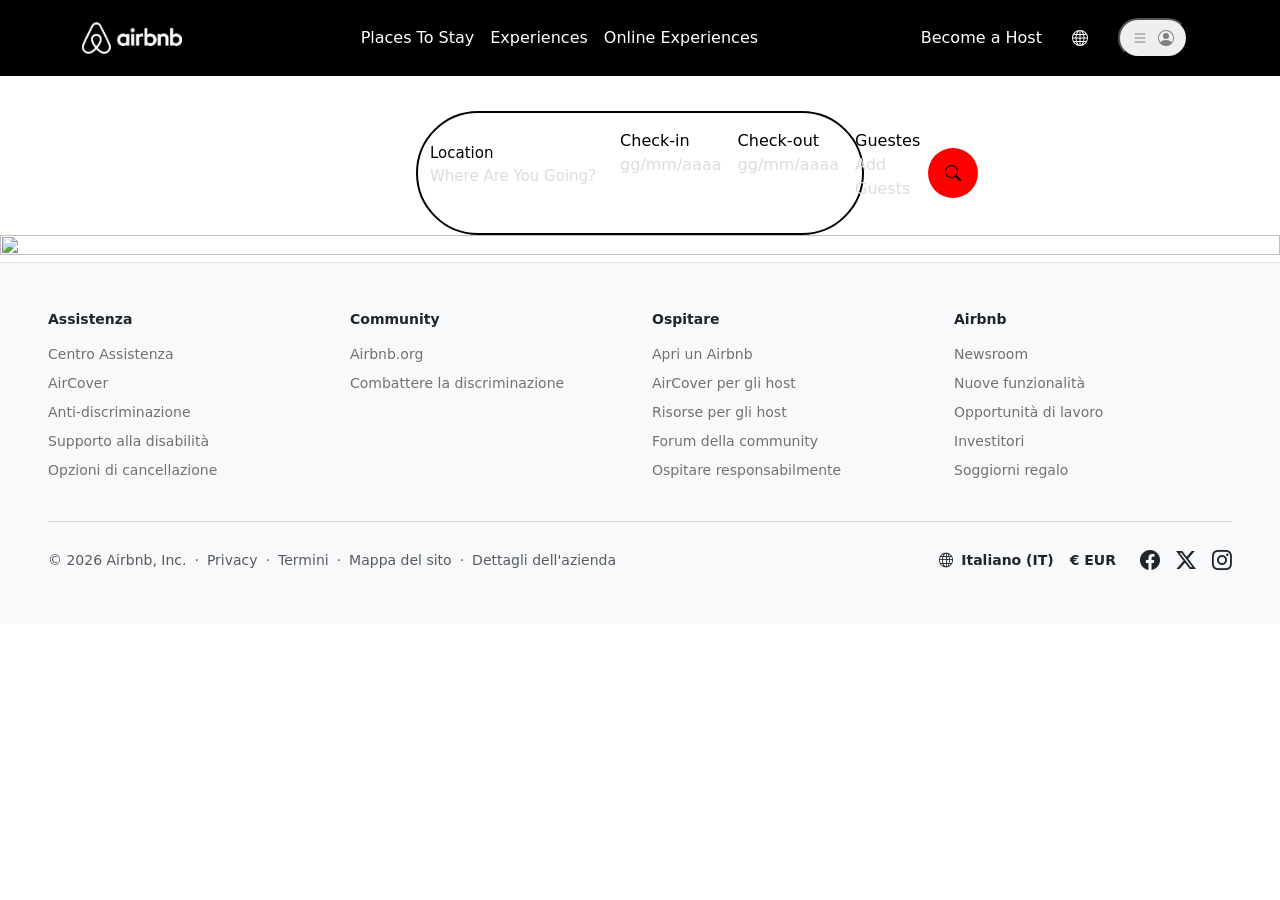
==== index.html @ 06ea4def "Card Pg3" ====
<!DOCTYPE html>
<html lang="en">

<head>
  <meta charset="UTF-8">
  <meta name="viewport" content="width=device-width, initial-scale=1.0">

  <title>Airbnb Clone</title>
  <link rel="stylesheet" href="style.css">
  <link href="https://cdn.jsdelivr.net/npm/bootstrap@5.3.8/dist/css/bootstrap.min.css" rel="stylesheet"
    integrity="sha384-sRIl4kxILFvY47J16cr9ZwB07vP4J8+LH7qKQnuqkuIAvNWLzeN8tE5YBujZqJLB" crossorigin="anonymous">
  <link rel="stylesheet" href="https://cdn.jsdelivr.net/npm/bootstrap-icons@1.13.1/font/bootstrap-icons.min.css">
</head>

<body>
  <header>
    <!-- parte di sinistra  -->
    <nav class="navbar navbar-expand-lg bg-black d-flex justify-content-around">
      <div class="container-fluid">
        <a class="navbar-brand" href="#"><img src="./assets/logo.png" alt=""></a>
        <button class="navbar-toggler" type="button" data-bs-toggle="collapse" data-bs-target="#navbarText"
          aria-controls="navbarText" aria-expanded="false" aria-label="Toggle navigation">
          <span class="navbar-toggler-icon"></span>
        </button>


        <!-- parte dimezzo -->
        <div class="d-flex justify-content-center">
          <div class="collapse navbar-collapse" id="navbarText">
            <ul class="navbar-nav me-auto mb-2 mb-lg-0">
              <li class="nav-item">
                <a class="nav-link active" aria-current="page" href="#" style="color: white;">Places To Stay</a>
              </li>
              <li class="nav-item">
                <a class="nav-link" href="#">Experiences</a>
              </li>
              <li class="nav-item">
                <a class="nav-link" href="#">Online Experiences</a>
              </li>
            </ul>
          </div>
        </div>


        <!-- parte destra della  navbar -->
        <span class="navbar-text">
          <p style="color: white;">Become a Host</p>
          <svg xmlns="http://www.w3.org/2000/svg" width="16" height="16" fill="currentColor " class="bi bi-globe"
            viewBox="0 0 16 16" style="color: white;">
            <path
              d="M0 8a8 8 0 1 1 16 0A8 8 0 0 1 0 8m7.5-6.923c-.67.204-1.335.82-1.887 1.855A8 8 0 0 0 5.145 4H7.5zM4.09 4a9.3 9.3 0 0 1 .64-1.539 7 7 0 0 1 .597-.933A7.03 7.03 0 0 0 2.255 4zm-.582 3.5c.03-.877.138-1.718.312-2.5H1.674a7 7 0 0 0-.656 2.5zM4.847 5a12.5 12.5 0 0 0-.338 2.5H7.5V5zM8.5 5v2.5h2.99a12.5 12.5 0 0 0-.337-2.5zM4.51 8.5a12.5 12.5 0 0 0 .337 2.5H7.5V8.5zm3.99 0V11h2.653c.187-.765.306-1.608.338-2.5zM5.145 12q.208.58.468 1.068c.552 1.035 1.218 1.65 1.887 1.855V12zm.182 2.472a7 7 0 0 1-.597-.933A9.3 9.3 0 0 1 4.09 12H2.255a7 7 0 0 0 3.072 2.472M3.82 11a13.7 13.7 0 0 1-.312-2.5h-2.49c.062.89.291 1.733.656 2.5zm6.853 3.472A7 7 0 0 0 13.745 12H11.91a9.3 9.3 0 0 1-.64 1.539 7 7 0 0 1-.597.933M8.5 12v2.923c.67-.204 1.335-.82 1.887-1.855q.26-.487.468-1.068zm3.68-1h2.146c.365-.767.594-1.61.656-2.5h-2.49a13.7 13.7 0 0 1-.312 2.5m2.802-3.5a7 7 0 0 0-.656-2.5H12.18c.174.782.282 1.623.312 2.5zM11.27 2.461c.247.464.462.98.64 1.539h1.835a7 7 0 0 0-3.072-2.472c.218.284.418.598.597.933M10.855 4a8 8 0 0 0-.468-1.068C9.835 1.897 9.17 1.282 8.5 1.077V4z" />
          </svg>
          <button><svg xmlns="http://www.w3.org/2000/svg" width="16" height="16" fill="currentColor" class="bi bi-list"
              viewBox="0 0 16 16">
              <path fill-rule="evenodd"
                d="M2.5 12a.5.5 0 0 1 .5-.5h10a.5.5 0 0 1 0 1H3a.5.5 0 0 1-.5-.5m0-4a.5.5 0 0 1 .5-.5h10a.5.5 0 0 1 0 1H3a.5.5 0 0 1-.5-.5m0-4a.5.5 0 0 1 .5-.5h10a.5.5 0 0 1 0 1H3a.5.5 0 0 1-.5-.5" />
            </svg><svg xmlns="http://www.w3.org/2000/svg" width="16" height="16" fill="currentColor"
              class="bi bi-person-circle" viewBox="0 0 16 16">
              <path d="M11 6a3 3 0 1 1-6 0 3 3 0 0 1 6 0" />
              <path fill-rule="evenodd"
                d="M0 8a8 8 0 1 1 16 0A8 8 0 0 1 0 8m8-7a7 7 0 0 0-5.468 11.37C3.242 11.226 4.805 10 8 10s4.757 1.225 5.468 2.37A7 7 0 0 0 8 1" />
            </svg></button>
        </span>
      </div>
      </div>
    </nav>

    <!-- secondo navbar -->
    <div class="seconda-navbar ">

      <div class="d-flex justify-content-center">
        <nav class="navbar navbar-expand-lg bg-tertiary rounded-pill"
          style="width: 35%; margin-top: 35px ;border: black 2px solid;">
          <div class="container-fluid">
            <a class="navbar-brand" href="#" style="font-size: 15px;">Location <br>
              <p style="color: gainsboro; ">Where Are You Going?</p>
            </a>

            <button class="navbar-toggler" type="button" data-bs-toggle="collapse" data-bs-target="#navbarTogglerDemo02"
              aria-controls="navbarTogglerDemo02" aria-expanded="false" aria-label="Toggle navigation">
              <span class="navbar-toggler-icon"></span>
            </button>
            <div class="collapse navbar-collapse" id="navbarTogglerDemo02">
              <ul class="navbar-nav me-auto mb-2 mb-lg-0 g-4">
                <li class="nav-item">
                  <a class="nav-link active" aria-current="page" href="#">Check-in <br>
                    <p style="color: gainsboro;">gg/mm/aaaa</p>
                  </a>
                </li>
                <li class="nav-item">
                  <a class="nav-link active" aria-current="page" href="#">Check-out <br>
                    <p style="color: gainsboro;">gg/mm/aaaa</p>
                  </a>
                </li>
                <li class="nav-item">
                  <a class="nav-link active" aria-current="page" href="#">Guestes <br>
                    <p style="color: gainsboro;">Add Guests</p>
                  </a>
                </li>
              </ul>
              <div class="search">
                <button>
                 <svg xmlns="http://www.w3.org/2000/svg" width="16" height="16" fill="currentColor"
                  class="bi bi-search" viewBox="0 0 16 16">
                  <path
                    d="M11.742 10.344a6.5 6.5 0 1 0-1.397 1.398h-.001q.044.06.098.115l3.85 3.85a1 1 0 0 0 1.415-1.414l-3.85-3.85a1 1 0 0 0-.115-.1zM12 6.5a5.5 5.5 0 1 1-11 0 5.5 5.5 0 0 1 11 0" />
                  </svg>
                </button>
              </div>
              </form>
            </div>
          </div>
      </div>
    </div>
    </nav>


    </div>
  </header>
  <main>
    <div class="foto">
      <img src="./assets/home.jpg" alt="" width="100%" height="100%">
    </div>
  </main>

   <!-------------------- tutto il footer --------------------->
   
   <footer class="bg-light border-top py-5 footer-airbnb">
    <div class="container-fluid px-md-5">
        
        <div class="row row-cols-1 row-cols-sm-2 row-cols-md-4 g-4 mb-4">
            
            <div class="col">
                <h6 class="fw-bold text-dark small mb-3">Assistenza</h6>
                <ul class="list-unstyled d-flex flex-column gap-2 small">
                    <li><a href="#">Centro Assistenza</a></li>
                    <li><a href="#">AirCover</a></li>
                    <li><a href="#">Anti-discriminazione</a></li>
                    <li><a href="#">Supporto alla disabilità</a></li>
                    <li><a href="#">Opzioni di cancellazione</a></li>
                </ul>
            </div>

            <div class="col">
                <h6 class="fw-bold text-dark small mb-3">Community</h6>
                <ul class="list-unstyled d-flex flex-column gap-2 small">
                    <li><a href="#">Airbnb.org</a></li>
                    <li><a href="#">Combattere la discriminazione</a></li>
                </ul>
            </div>

            <div class="col">
                <h6 class="fw-bold text-dark small mb-3">Ospitare</h6>
                <ul class="list-unstyled d-flex flex-column gap-2 small">
                    <li><a href="#">Apri un Airbnb</a></li>
                    <li><a href="#">AirCover per gli host</a></li>
                    <li><a href="#">Risorse per gli host</a></li>
                    <li><a href="#">Forum della community</a></li>
                    <li><a href="#">Ospitare responsabilmente</a></li>
                </ul>
            </div>

            <div class="col">
                <h6 class="fw-bold text-dark small mb-3">Airbnb</h6>
                <ul class="list-unstyled d-flex flex-column gap-2 small">
                    <li><a href="#">Newsroom</a></li>
                    <li><a href="#">Nuove funzionalità</a></li>
                    <li><a href="#">Opportunità di lavoro</a></li>
                    <li><a href="#">Investitori</a></li>
                    <li><a href="#">Soggiorni regalo</a></li>
                </ul>
            </div>

        </div>

        <hr class="my-4 text-secondary opacity-25">

        <div class="d-flex flex-column flex-md-row justify-content-between align-items-center gap-3 small text-muted">
            
            <div class="d-flex flex-wrap justify-content-center justify-content-md-start gap-2 order-2 order-md-1">
                <span>© 2026 Airbnb, Inc.</span>
                <span>·</span>
                <a href="#" class="text-muted text-decoration-none hover-underline">Privacy</a>
                <span>·</span>
                <a href="#" class="text-muted text-decoration-none hover-underline">Termini</a>
                <span>·</span>
                <a href="#" class="text-muted text-decoration-none hover-underline">Mappa del sito</a>
                <span>·</span>
                <a href="#" class="text-muted text-decoration-none hover-underline">Dettagli dell'azienda</a>
            </div>

            <div class="d-flex align-items-center gap-4 order-1 order-md-2 fw-semibold text-dark">
                <div class="d-flex gap-3">
                    <span class="cursor-pointer"><i class="bi bi-globe me-2"></i>Italiano (IT)</span>
                    <span class="cursor-pointer">€ EUR</span>
                </div>
                <div class="d-flex gap-3 fs-5 d-none d-sm-flex">
                    <a href="#" class="text-dark"><i class="bi bi-facebook"></i></a>
                    <a href="#" class="text-dark"><i class="bi bi-twitter-x"></i></a>
                    <a href="#" class="text-dark"><i class="bi bi-instagram"></i></a>
                </div>
            </div>

        </div>

    </div>
</footer>

</body>

<script src="https://cdn.jsdelivr.net/npm/bootstrap@5.3.8/dist/js/bootstrap.bundle.min.js"
  integrity="sha384-FKyoEForCGlyvwx9Hj09JcYn3nv7wiPVlz7YYwJrWVcXK/BmnVDxM+D2scQbITxI" crossorigin="anonymous"></script>

</html>
---- style.css ----
.nav-item a {
    color: white;
}

.navbar-brand img {
    margin-left: 70px;
    display: flex;
    width: 100px;
}

.navbar-text{
    display: flex;
    justify-content: center;
    align-items: center;
    gap: 30px;
    padding-right: 80px;
   
}

.navbar-text p{
     margin: 0px;
}

.navbar-text button{
    border-radius: 50px;
    display: flex;
    justify-content: center;
    align-items: center;
    width: 70px;
    height: 40px;
    gap: 10px;
    color: grey;
}

.search button{
    border: none;
    border-radius: 50px;
    background-color: red;
    margin-right: 20px;
    width: 50px;
    height: 50px;
}



/* questo è il css del footer quindi lasciamolo sempre alla fine */
.footer-airbnb a {
    color: #717171;
    text-decoration: none;
}

.footer-airbnb a:hover, 
.footer-airbnb .hover-underline:hover {
    color: #222222;
    text-decoration: underline !important;
}

.cursor-pointer {
    cursor: pointer;
}

.cursor-pointer:hover {
    text-decoration: underline;
}
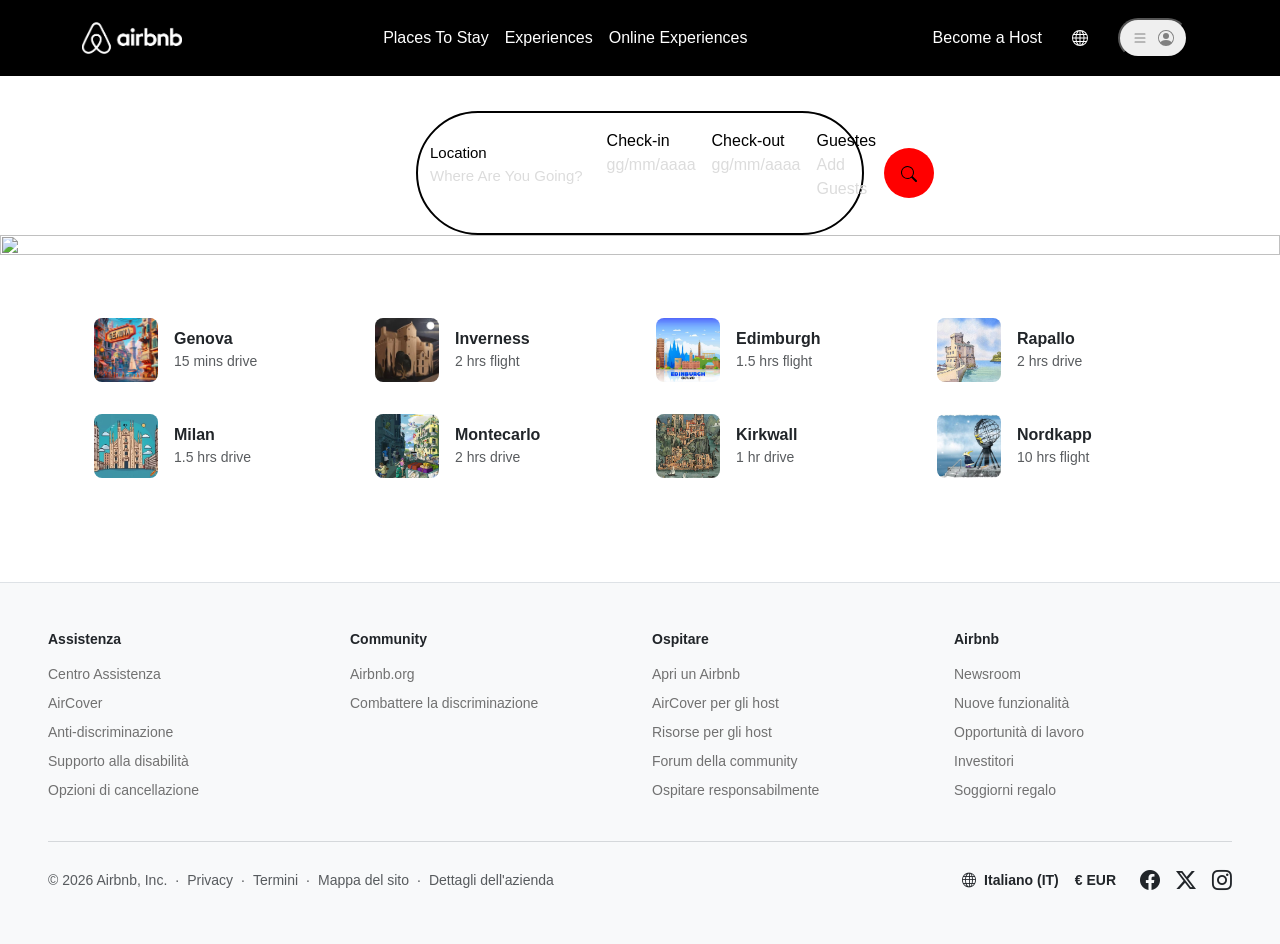
==== commit e386e617: "create card homepage" ====
--- a/index.html
+++ b/index.html
@@ -6,7 +6,7 @@
   <meta name="viewport" content="width=device-width, initial-scale=1.0">
 
   <title>Airbnb Clone</title>
-  <link rel="stylesheet" href="style.css">
+  <link rel="stylesheet" href="./style.css">
   <link href="https://cdn.jsdelivr.net/npm/bootstrap@5.3.8/dist/css/bootstrap.min.css" rel="stylesheet"
     integrity="sha384-sRIl4kxILFvY47J16cr9ZwB07vP4J8+LH7qKQnuqkuIAvNWLzeN8tE5YBujZqJLB" crossorigin="anonymous">
   <link rel="stylesheet" href="https://cdn.jsdelivr.net/npm/bootstrap-icons@1.13.1/font/bootstrap-icons.min.css">
@@ -121,11 +121,100 @@
     <div class="foto">
       <img src="./assets/home.jpg" alt="" width="100%" height="100%">
     </div>
+
+   <section class="py-5">
+      <div class="container px-5 px-lg-3">
+        <div class="row g-3">
+
+          <div class="col-lg-3 col-6">
+            <div class="d-flex align-items-center gap-3 destination-card">
+              <img src="./assets/pagehome/genova.jpeg" alt="Genova" class="destination-img rounded-3 flex-shrink-0">
+              <div>
+                <p class="fw-semibold mb-0">Genova</p>
+                <p class="text-muted small mb-0">15 mins drive</p>
+              </div>
+            </div>
+          </div>
+
+          <div class="col-lg-3 col-6">
+            <div class="d-flex align-items-center gap-3 destination-card">
+              <img src="./assets/pagehome/inverness.jpeg" alt="Inverness" class="destination-img rounded-3 flex-shrink-0">
+              <div>
+                <p class="fw-semibold mb-0">Inverness</p>
+                <p class="text-muted small mb-0">2 hrs flight</p>
+              </div>
+            </div>
+          </div>
+
+          <div class="col-lg-3 col-6">
+            <div class="d-flex align-items-center gap-3 destination-card">
+              <img src="./assets/pagehome/edimburg.jpeg" alt="Edimburgh" class="destination-img rounded-3 flex-shrink-0">
+              <div>
+                <p class="fw-semibold mb-0">Edimburgh</p>
+                <p class="text-muted small mb-0">1.5 hrs flight</p>
+              </div>
+            </div>
+          </div>
+
+          <div class="col-lg-2 col-6">
+            <div class="d-flex align-items-center gap-3 destination-card">
+              <img src="./assets/pagehome/rapallo.jpeg" alt="Rapallo" class="destination-img rounded-3 flex-shrink-0">
+              <div>
+                <p class="fw-semibold mb-0">Rapallo</p>
+                <p class="text-muted small mb-0">2 hrs drive</p>
+              </div>
+            </div>
+          </div>
+
+          <div class="col-lg-3 col-6">
+            <div class="d-flex align-items-center gap-3 destination-card">
+              <img src="./assets/pagehome/milan.jpeg" alt="Milan" class="destination-img rounded-3 flex-shrink-0">
+              <div>
+                <p class="fw-semibold mb-0">Milan</p>
+                <p class="text-muted small mb-0">1.5 hrs drive</p>
+              </div>
+            </div>
+          </div>
+
+          <div class="col-lg-3 col-6">
+            <div class="d-flex align-items-center gap-3 destination-card">
+              <img src="./assets/pagehome/montecarlo.jpeg" alt="Montecarlo" class="destination-img rounded-3 flex-shrink-0">
+              <div>
+                <p class="fw-semibold mb-0">Montecarlo</p>
+                <p class="text-muted small mb-0">2 hrs drive</p>
+              </div>
+            </div>
+          </div>
+
+          <div class="col-lg-3 col-6">
+            <div class="d-flex align-items-center gap-3 destination-card">
+              <img src="./assets/pagehome/kirkwall.jpeg" alt="Kirkwall" class="destination-img rounded-3 flex-shrink-0">
+              <div>
+                <p class="fw-semibold mb-0">Kirkwall</p>
+                <p class="text-muted small mb-0">1 hr drive</p>
+              </div>
+            </div>
+          </div>
+
+          <div class="col-lg-3 col-6">
+            <div class="d-flex align-items-center gap-3 destination-card">
+              <img src="./assets/pagehome/nordkapp.jpeg" alt="Nordkapp" class="destination-img rounded-3 flex-shrink-0">
+              <div>
+                <p class="fw-semibold mb-0">Nordkapp</p>
+                <p class="text-muted small mb-0">10 hrs flight</p>
+              </div>
+            </div>
+          </div>
+
+        </div>
+      </div>
+    </section>
+    
   </main>
 
    <!-------------------- tutto il footer --------------------->
    
-   <footer class="bg-light border-top py-5 footer-airbnb">
+   <footer class="bg-light border-top mt-5 py-5 footer-airbnb">
     <div class="container-fluid px-md-5">
         
         <div class="row row-cols-1 row-cols-sm-2 row-cols-md-4 g-4 mb-4">
--- a/style.css
+++ b/style.css
@@ -1,3 +1,19 @@
+:root {
+    --airbnb-pink: #FF385C;
+    --airbnb-dark: #222222;
+    --airbnb-gray: #717171;
+}
+
+*{
+    margin:0;
+    padding:0;
+}
+
+body {
+    font-family: Arial, sans-serif !important;
+    color: var(--airbnb-dark);
+}
+
 .nav-item a {
     color: white;
 }
@@ -42,6 +58,18 @@
 }
 
 
+.destination-img {
+  width: 64px;
+  height: 64px;
+  object-fit: cover;
+}
+
+.destination-card {
+  cursor: pointer;
+  border-radius: 12px;
+  padding: 8px;
+}
+
 
 /* questo è il css del footer quindi lasciamolo sempre alla fine */
 .footer-airbnb a {
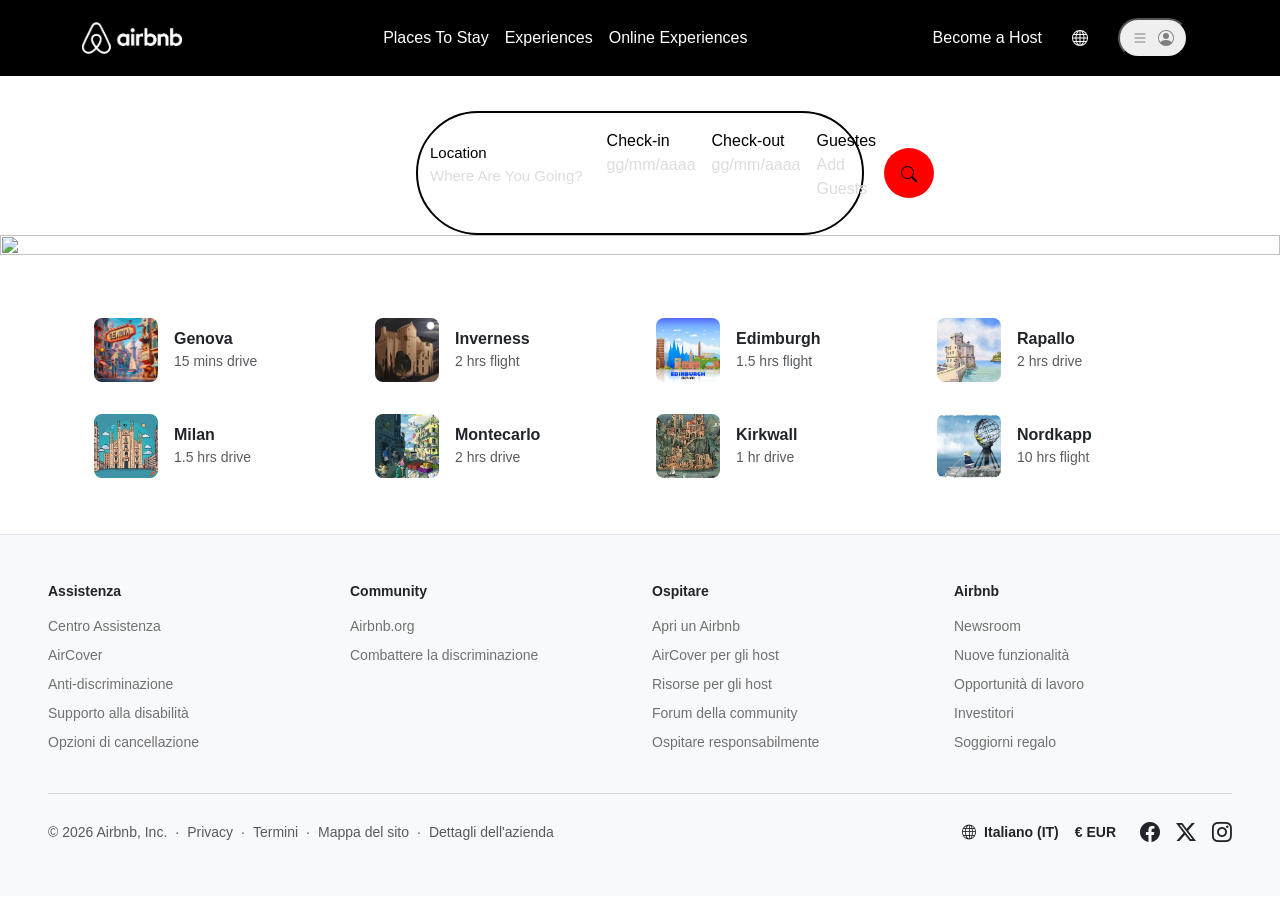
==== commit e6a8765b: "Merge branch 'main' of https://github.com/jacopoposer/BuildWeek2" ====
--- a/index.html
+++ b/index.html
@@ -214,7 +214,7 @@
 
    <!-------------------- tutto il footer --------------------->
    
-   <footer class="bg-light border-top mt-5 py-5 footer-airbnb">
+   <footer class="bg-light border-top py-5 footer-airbnb">
     <div class="container-fluid px-md-5">
         
         <div class="row row-cols-1 row-cols-sm-2 row-cols-md-4 g-4 mb-4">
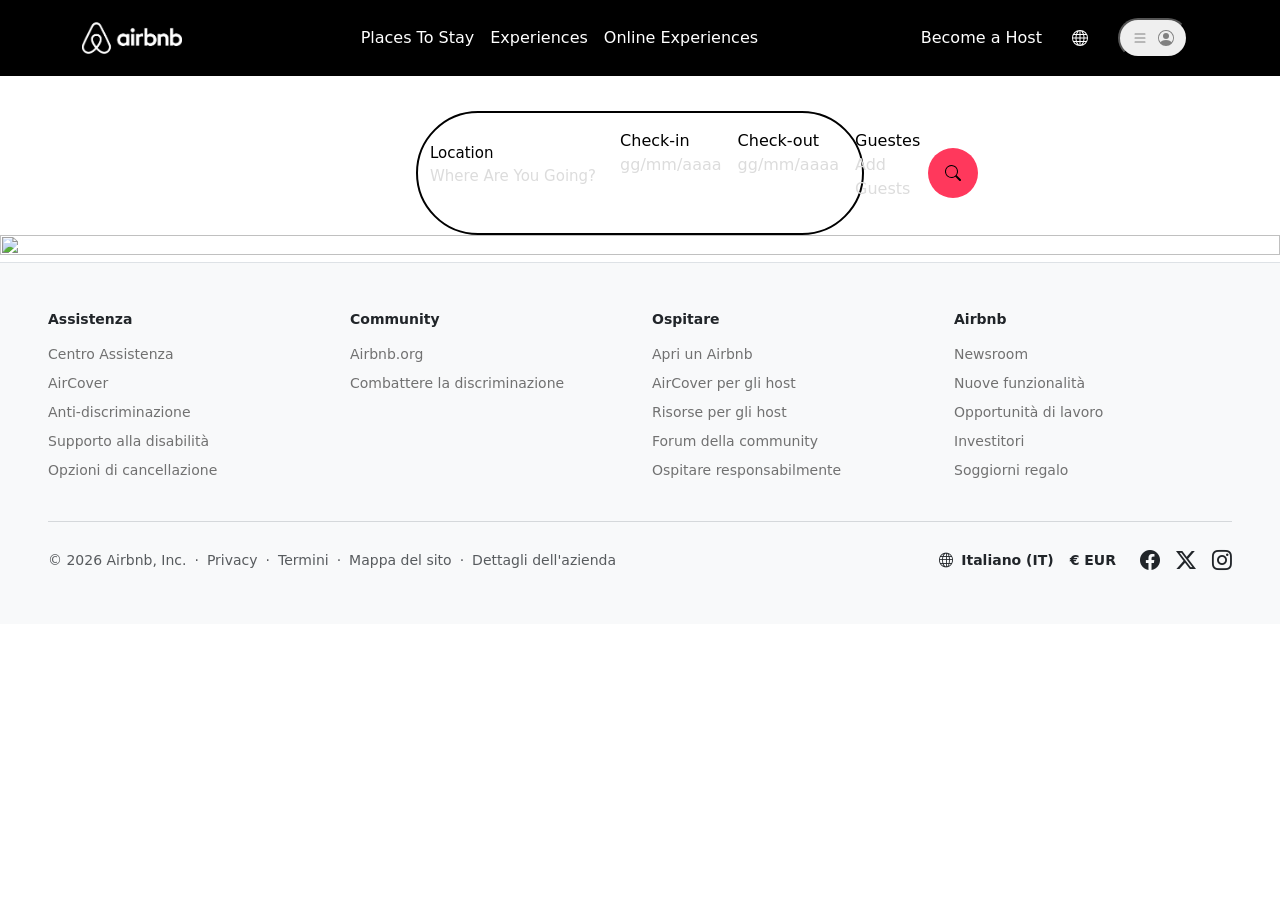
==== commit dc0de4d3: "pg3 modifiche" ====
--- a/index.html
+++ b/index.html
@@ -6,7 +6,7 @@
   <meta name="viewport" content="width=device-width, initial-scale=1.0">
 
   <title>Airbnb Clone</title>
-  <link rel="stylesheet" href="./style.css">
+  <link rel="stylesheet" href="style.css">
   <link href="https://cdn.jsdelivr.net/npm/bootstrap@5.3.8/dist/css/bootstrap.min.css" rel="stylesheet"
     integrity="sha384-sRIl4kxILFvY47J16cr9ZwB07vP4J8+LH7qKQnuqkuIAvNWLzeN8tE5YBujZqJLB" crossorigin="anonymous">
   <link rel="stylesheet" href="https://cdn.jsdelivr.net/npm/bootstrap-icons@1.13.1/font/bootstrap-icons.min.css">
@@ -121,101 +121,12 @@
     <div class="foto">
       <img src="./assets/home.jpg" alt="" width="100%" height="100%">
     </div>
-
-   <section class="py-5">
-      <div class="container px-5 px-lg-3">
-        <div class="row g-3">
-
-          <div class="col-lg-3 col-6">
-            <div class="d-flex align-items-center gap-3 destination-card">
-              <img src="./assets/pagehome/genova.jpeg" alt="Genova" class="destination-img rounded-3 flex-shrink-0">
-              <div>
-                <p class="fw-semibold mb-0">Genova</p>
-                <p class="text-muted small mb-0">15 mins drive</p>
-              </div>
-            </div>
-          </div>
-
-          <div class="col-lg-3 col-6">
-            <div class="d-flex align-items-center gap-3 destination-card">
-              <img src="./assets/pagehome/inverness.jpeg" alt="Inverness" class="destination-img rounded-3 flex-shrink-0">
-              <div>
-                <p class="fw-semibold mb-0">Inverness</p>
-                <p class="text-muted small mb-0">2 hrs flight</p>
-              </div>
-            </div>
-          </div>
-
-          <div class="col-lg-3 col-6">
-            <div class="d-flex align-items-center gap-3 destination-card">
-              <img src="./assets/pagehome/edimburg.jpeg" alt="Edimburgh" class="destination-img rounded-3 flex-shrink-0">
-              <div>
-                <p class="fw-semibold mb-0">Edimburgh</p>
-                <p class="text-muted small mb-0">1.5 hrs flight</p>
-              </div>
-            </div>
-          </div>
-
-          <div class="col-lg-2 col-6">
-            <div class="d-flex align-items-center gap-3 destination-card">
-              <img src="./assets/pagehome/rapallo.jpeg" alt="Rapallo" class="destination-img rounded-3 flex-shrink-0">
-              <div>
-                <p class="fw-semibold mb-0">Rapallo</p>
-                <p class="text-muted small mb-0">2 hrs drive</p>
-              </div>
-            </div>
-          </div>
-
-          <div class="col-lg-3 col-6">
-            <div class="d-flex align-items-center gap-3 destination-card">
-              <img src="./assets/pagehome/milan.jpeg" alt="Milan" class="destination-img rounded-3 flex-shrink-0">
-              <div>
-                <p class="fw-semibold mb-0">Milan</p>
-                <p class="text-muted small mb-0">1.5 hrs drive</p>
-              </div>
-            </div>
-          </div>
-
-          <div class="col-lg-3 col-6">
-            <div class="d-flex align-items-center gap-3 destination-card">
-              <img src="./assets/pagehome/montecarlo.jpeg" alt="Montecarlo" class="destination-img rounded-3 flex-shrink-0">
-              <div>
-                <p class="fw-semibold mb-0">Montecarlo</p>
-                <p class="text-muted small mb-0">2 hrs drive</p>
-              </div>
-            </div>
-          </div>
-
-          <div class="col-lg-3 col-6">
-            <div class="d-flex align-items-center gap-3 destination-card">
-              <img src="./assets/pagehome/kirkwall.jpeg" alt="Kirkwall" class="destination-img rounded-3 flex-shrink-0">
-              <div>
-                <p class="fw-semibold mb-0">Kirkwall</p>
-                <p class="text-muted small mb-0">1 hr drive</p>
-              </div>
-            </div>
-          </div>
-
-          <div class="col-lg-3 col-6">
-            <div class="d-flex align-items-center gap-3 destination-card">
-              <img src="./assets/pagehome/nordkapp.jpeg" alt="Nordkapp" class="destination-img rounded-3 flex-shrink-0">
-              <div>
-                <p class="fw-semibold mb-0">Nordkapp</p>
-                <p class="text-muted small mb-0">10 hrs flight</p>
-              </div>
-            </div>
-          </div>
-
-        </div>
-      </div>
-    </section>
-    
   </main>
 
    <!-------------------- tutto il footer --------------------->
    
    <footer class="bg-light border-top py-5 footer-airbnb">
-    <div class="container-fluid px-md-5">
+    <div class="container-fluid px-5">
         
         <div class="row row-cols-1 row-cols-sm-2 row-cols-md-4 g-4 mb-4">
             
--- a/style.css
+++ b/style.css
@@ -1,19 +1,3 @@
-:root {
-    --airbnb-pink: #FF385C;
-    --airbnb-dark: #222222;
-    --airbnb-gray: #717171;
-}
-
-*{
-    margin:0;
-    padding:0;
-}
-
-body {
-    font-family: Arial, sans-serif !important;
-    color: var(--airbnb-dark);
-}
-
 .nav-item a {
     color: white;
 }
@@ -51,24 +35,12 @@
 .search button{
     border: none;
     border-radius: 50px;
-    background-color: red;
+    background-color: #FF385C;
     margin-right: 20px;
     width: 50px;
     height: 50px;
 }
 
-
-.destination-img {
-  width: 64px;
-  height: 64px;
-  object-fit: cover;
-}
-
-.destination-card {
-  cursor: pointer;
-  border-radius: 12px;
-  padding: 8px;
-}
 
 
 /* questo è il css del footer quindi lasciamolo sempre alla fine */
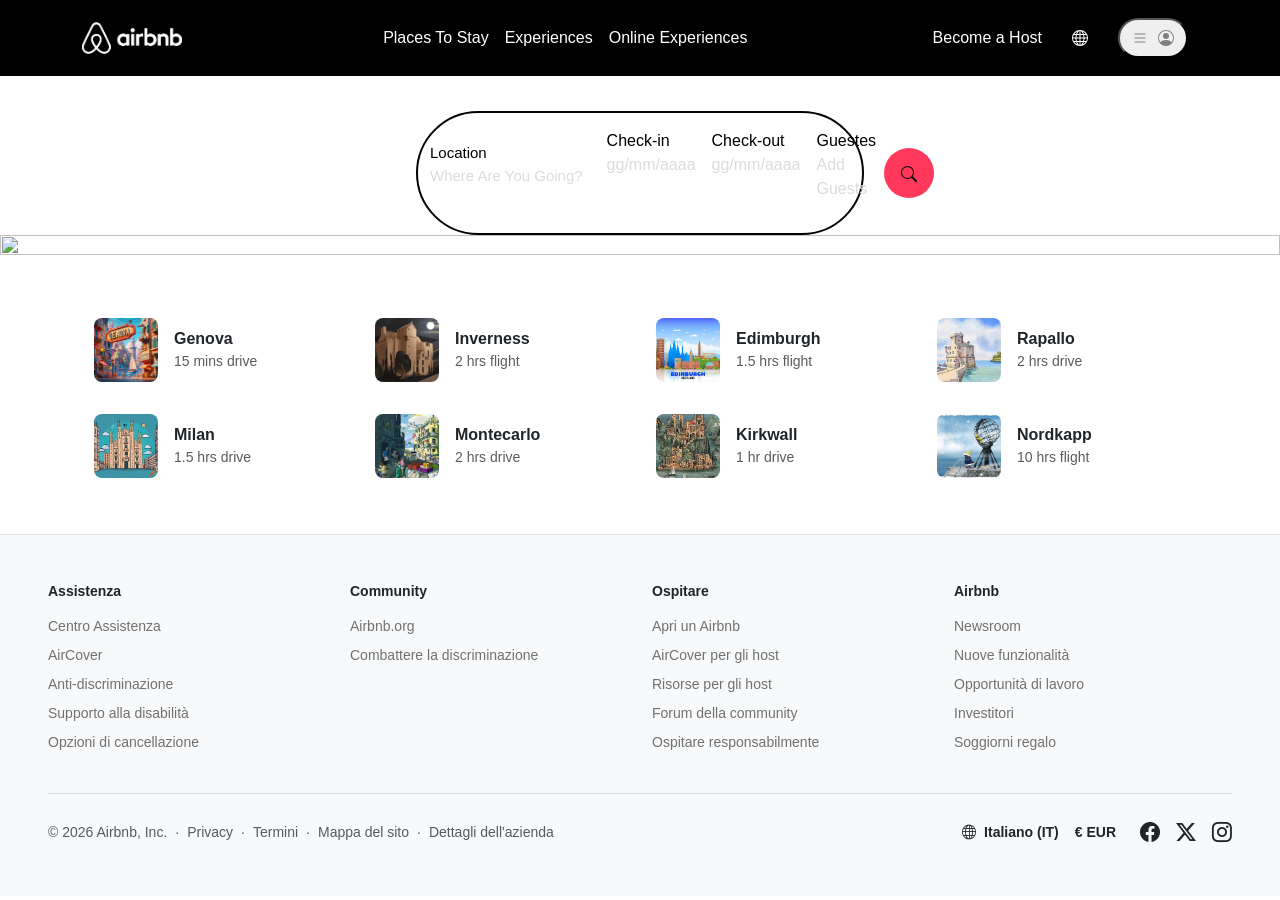
==== commit a25c7942: "Merge branch 'main' of https://github.com/jacopoposer/BuildWeek2" ====
--- a/index.html
+++ b/index.html
@@ -6,7 +6,7 @@
   <meta name="viewport" content="width=device-width, initial-scale=1.0">
 
   <title>Airbnb Clone</title>
-  <link rel="stylesheet" href="style.css">
+  <link rel="stylesheet" href="./style.css">
   <link href="https://cdn.jsdelivr.net/npm/bootstrap@5.3.8/dist/css/bootstrap.min.css" rel="stylesheet"
     integrity="sha384-sRIl4kxILFvY47J16cr9ZwB07vP4J8+LH7qKQnuqkuIAvNWLzeN8tE5YBujZqJLB" crossorigin="anonymous">
   <link rel="stylesheet" href="https://cdn.jsdelivr.net/npm/bootstrap-icons@1.13.1/font/bootstrap-icons.min.css">
@@ -121,6 +121,95 @@
     <div class="foto">
       <img src="./assets/home.jpg" alt="" width="100%" height="100%">
     </div>
+
+   <section class="py-5">
+      <div class="container px-5 px-lg-3">
+        <div class="row g-3">
+
+          <div class="col-lg-3 col-6">
+            <div class="d-flex align-items-center gap-3 destination-card">
+              <img src="./assets/pagehome/genova.jpeg" alt="Genova" class="destination-img rounded-3 flex-shrink-0">
+              <div>
+                <p class="fw-semibold mb-0">Genova</p>
+                <p class="text-muted small mb-0">15 mins drive</p>
+              </div>
+            </div>
+          </div>
+
+          <div class="col-lg-3 col-6">
+            <div class="d-flex align-items-center gap-3 destination-card">
+              <img src="./assets/pagehome/inverness.jpeg" alt="Inverness" class="destination-img rounded-3 flex-shrink-0">
+              <div>
+                <p class="fw-semibold mb-0">Inverness</p>
+                <p class="text-muted small mb-0">2 hrs flight</p>
+              </div>
+            </div>
+          </div>
+
+          <div class="col-lg-3 col-6">
+            <div class="d-flex align-items-center gap-3 destination-card">
+              <img src="./assets/pagehome/edimburg.jpeg" alt="Edimburgh" class="destination-img rounded-3 flex-shrink-0">
+              <div>
+                <p class="fw-semibold mb-0">Edimburgh</p>
+                <p class="text-muted small mb-0">1.5 hrs flight</p>
+              </div>
+            </div>
+          </div>
+
+          <div class="col-lg-2 col-6">
+            <div class="d-flex align-items-center gap-3 destination-card">
+              <img src="./assets/pagehome/rapallo.jpeg" alt="Rapallo" class="destination-img rounded-3 flex-shrink-0">
+              <div>
+                <p class="fw-semibold mb-0">Rapallo</p>
+                <p class="text-muted small mb-0">2 hrs drive</p>
+              </div>
+            </div>
+          </div>
+
+          <div class="col-lg-3 col-6">
+            <div class="d-flex align-items-center gap-3 destination-card">
+              <img src="./assets/pagehome/milan.jpeg" alt="Milan" class="destination-img rounded-3 flex-shrink-0">
+              <div>
+                <p class="fw-semibold mb-0">Milan</p>
+                <p class="text-muted small mb-0">1.5 hrs drive</p>
+              </div>
+            </div>
+          </div>
+
+          <div class="col-lg-3 col-6">
+            <div class="d-flex align-items-center gap-3 destination-card">
+              <img src="./assets/pagehome/montecarlo.jpeg" alt="Montecarlo" class="destination-img rounded-3 flex-shrink-0">
+              <div>
+                <p class="fw-semibold mb-0">Montecarlo</p>
+                <p class="text-muted small mb-0">2 hrs drive</p>
+              </div>
+            </div>
+          </div>
+
+          <div class="col-lg-3 col-6">
+            <div class="d-flex align-items-center gap-3 destination-card">
+              <img src="./assets/pagehome/kirkwall.jpeg" alt="Kirkwall" class="destination-img rounded-3 flex-shrink-0">
+              <div>
+                <p class="fw-semibold mb-0">Kirkwall</p>
+                <p class="text-muted small mb-0">1 hr drive</p>
+              </div>
+            </div>
+          </div>
+
+          <div class="col-lg-3 col-6">
+            <div class="d-flex align-items-center gap-3 destination-card">
+              <img src="./assets/pagehome/nordkapp.jpeg" alt="Nordkapp" class="destination-img rounded-3 flex-shrink-0">
+              <div>
+                <p class="fw-semibold mb-0">Nordkapp</p>
+                <p class="text-muted small mb-0">10 hrs flight</p>
+              </div>
+            </div>
+          </div>
+
+        </div>
+      </div>
+    </section>
+    
   </main>
 
    <!-------------------- tutto il footer --------------------->
--- a/style.css
+++ b/style.css
@@ -1,3 +1,19 @@
+:root {
+    --airbnb-pink: #FF385C;
+    --airbnb-dark: #222222;
+    --airbnb-gray: #717171;
+}
+
+*{
+    margin:0;
+    padding:0;
+}
+
+body {
+    font-family: Arial, sans-serif !important;
+    color: var(--airbnb-dark);
+}
+
 .nav-item a {
     color: white;
 }
@@ -42,6 +58,18 @@
 }
 
 
+.destination-img {
+  width: 64px;
+  height: 64px;
+  object-fit: cover;
+}
+
+.destination-card {
+  cursor: pointer;
+  border-radius: 12px;
+  padding: 8px;
+}
+
 
 /* questo è il css del footer quindi lasciamolo sempre alla fine */
 .footer-airbnb a {
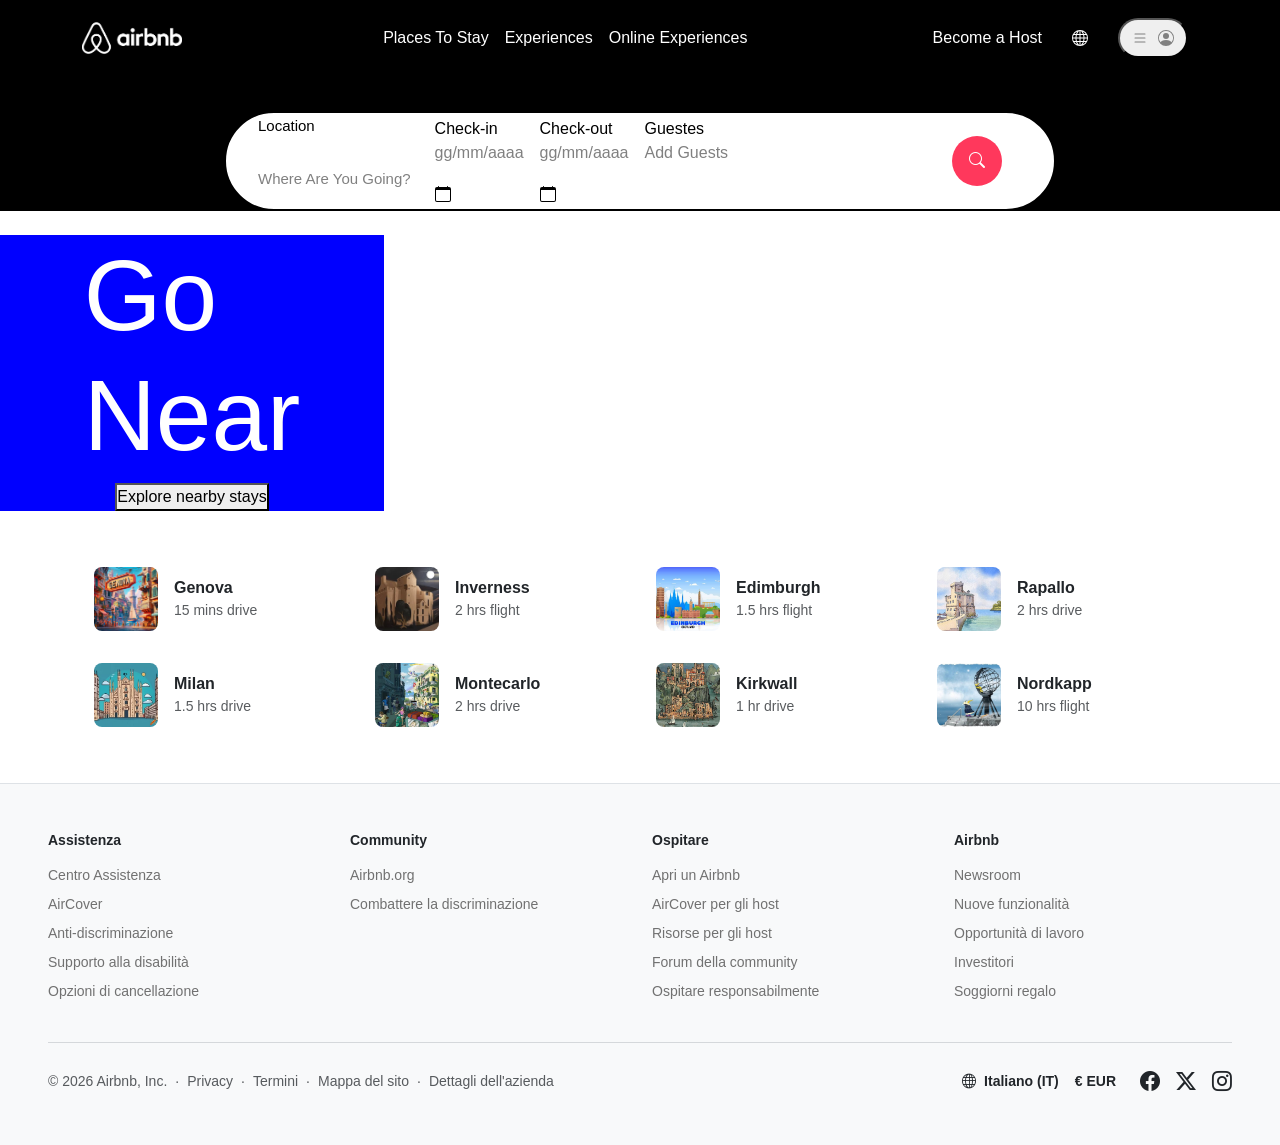
==== commit 65771260: "sistemazione navbar" ====
--- a/index.html
+++ b/index.html
@@ -28,7 +28,7 @@
         <div class="d-flex justify-content-center">
           <div class="collapse navbar-collapse" id="navbarText">
             <ul class="navbar-nav me-auto mb-2 mb-lg-0">
-              <li class="nav-item">
+              <li class="nav-item ">
                 <a class="nav-link active" aria-current="page" href="#" style="color: white;">Places To Stay</a>
               </li>
               <li class="nav-item">
@@ -66,61 +66,84 @@
     </nav>
 
     <!-- secondo navbar -->
-    <div class="seconda-navbar ">
-
-      <div class="d-flex justify-content-center">
-        <nav class="navbar navbar-expand-lg bg-tertiary rounded-pill"
-          style="width: 35%; margin-top: 35px ;border: black 2px solid;">
-          <div class="container-fluid">
-            <a class="navbar-brand" href="#" style="font-size: 15px;">Location <br>
-              <p style="color: gainsboro; ">Where Are You Going?</p>
-            </a>
-
-            <button class="navbar-toggler" type="button" data-bs-toggle="collapse" data-bs-target="#navbarTogglerDemo02"
-              aria-controls="navbarTogglerDemo02" aria-expanded="false" aria-label="Toggle navigation">
-              <span class="navbar-toggler-icon"></span>
-            </button>
-            <div class="collapse navbar-collapse" id="navbarTogglerDemo02">
-              <ul class="navbar-nav me-auto mb-2 mb-lg-0 g-4">
-                <li class="nav-item">
-                  <a class="nav-link active" aria-current="page" href="#">Check-in <br>
-                    <p style="color: gainsboro;">gg/mm/aaaa</p>
-                  </a>
-                </li>
-                <li class="nav-item">
-                  <a class="nav-link active" aria-current="page" href="#">Check-out <br>
-                    <p style="color: gainsboro;">gg/mm/aaaa</p>
-                  </a>
-                </li>
-                <li class="nav-item">
-                  <a class="nav-link active" aria-current="page" href="#">Guestes <br>
-                    <p style="color: gainsboro;">Add Guests</p>
-                  </a>
-                </li>
-              </ul>
-              <div class="search">
-                <button>
-                 <svg xmlns="http://www.w3.org/2000/svg" width="16" height="16" fill="currentColor"
-                  class="bi bi-search" viewBox="0 0 16 16">
-                  <path
-                    d="M11.742 10.344a6.5 6.5 0 1 0-1.397 1.398h-.001q.044.06.098.115l3.85 3.85a1 1 0 0 0 1.415-1.414l-3.85-3.85a1 1 0 0 0-.115-.1zM12 6.5a5.5 5.5 0 1 1-11 0 5.5 5.5 0 0 1 11 0" />
-                  </svg>
-                </button>
-              </div>
-              </form>
-            </div>
-          </div>
-      </div>
-    </div>
+       <div class="two-navbar ">
+
+            <div class="d-flex justify-content-center bg-black">
+                <nav class="navbar navbar-expand-lg bg-white rounded-pill"
+                    style="width: 65%; margin-top: 35px ;border: black 2px solid;padding: 20px;height: 100px; ">
+                    <div class="container-fluid">
+                        <a class="navbar-brand" href="#"
+                            style="font-size: 15px;  display: flex; gap: 30px;flex-direction: column;">Location <br>
+                            <p style="color: grey; ">Where Are You Going?</p>
+                        </a>
+
+                        <button class="navbar-toggler" type="button" data-bs-toggle="collapse"
+                            data-bs-target="#navbarTogglerDemo02" aria-controls="navbarTogglerDemo02"
+                            aria-expanded="false" aria-label="Toggle navigation">
+                            <span class="navbar-toggler-icon"></span>
+                        </button>
+                        <div class="collapse navbar-collapse" id="navbarTogglerDemo02">
+                            <ul class="navbar-nav me-auto mb-2 mb-lg-0 g-4">
+                                <li class="nav-item">
+                                    <a class="nav-link active" aria-current="page" href="#">Check-in <br>
+                                        <div class="calender">
+                                            <p style="color: grey;">gg/mm/aaaa</p>
+                                            <svg xmlns="http://www.w3.org/2000/svg" width="16" height="16"
+                                                fill="currentColor" class="bi bi-calendar" viewBox="0 0 16 16"
+                                                style="color: black;  ">
+                                                <path
+                                                    d="M3.5 0a.5.5 0 0 1 .5.5V1h8V.5a.5.5 0 0 1 1 0V1h1a2 2 0 0 1 2 2v11a2 2 0 0 1-2 2H2a2 2 0 0 1-2-2V3a2 2 0 0 1 2-2h1V.5a.5.5 0 0 1 .5-.5M1 4v10a1 1 0 0 0 1 1h12a1 1 0 0 0 1-1V4z" />
+                                            </svg>
+                                        </div>
+                                    </a>
+                                </li>
+                                <li class="nav-item">
+                                    <a class="nav-link active" aria-current="page" href="#">Check-out <br>
+                                        <div class="calender">
+                                            <p style="color: grey;">gg/mm/aaaa</p>
+                                            <svg xmlns="http://www.w3.org/2000/svg" width="16" height="16"
+                                                fill="currentColor" class="bi bi-calendar" viewBox="0 0 16 16"
+                                                style="color: black;">
+                                                <path
+                                                    d="M3.5 0a.5.5 0 0 1 .5.5V1h8V.5a.5.5 0 0 1 1 0V1h1a2 2 0 0 1 2 2v11a2 2 0 0 1-2 2H2a2 2 0 0 1-2-2V3a2 2 0 0 1 2-2h1V.5a.5.5 0 0 1 .5-.5M1 4v10a1 1 0 0 0 1 1h12a1 1 0 0 0 1-1V4z" />
+                                            </svg>
+                                        </div>
+                                    </a>
+                                </li>
+                                <li class="nav-item">
+                                    <a class="nav-link active" aria-current="page" href="#">Guestes <br>
+                                        <p style="color: grey;">Add Guests</p>
+                                    </a>
+                                </li>
+                            </ul>
+                            <div class="cerca">
+                                <button <svg xmlns="http://www.w3.org/2000/svg" width="16" height="16"
+                                    fill="currentColor" class="bi bi-search" viewBox="0 0 16 16">
+                                    <path
+                                        d="M11.742 10.344a6.5 6.5 0 1 0-1.397 1.398h-.001q.044.06.098.115l3.85 3.85a1 1 0 0 0 1.415-1.414l-3.85-3.85a1 1 0 0 0-.115-.1zM12 6.5a5.5 5.5 0 1 1-11 0 5.5 5.5 0 0 1 11 0" />
+                                    </svg>
+                                </button>
+                            </div>
+                            </form>
+                        </div>
+                    </div>
+            </div>
+        </div>
     </nav>
 
 
     </div>
   </header>
   <main>
-    <div class="foto">
-      <img src="./assets/home.jpg" alt="" width="100%" height="100%">
-    </div>
+     <div class="GO-NEAR-photo">
+            <img class="hero-section" src="./assets/home.jpg" alt="">
+            <div class="GO-NEAR">
+                <h1 style="color: white; font-size: 100px;"> Go <br> Near</h1>
+                <button>Explore nearby stays</button>
+            </div>
+
+
+        </div>
 
    <section class="py-5">
       <div class="container px-5 px-lg-3">
--- a/style.css
+++ b/style.css
@@ -14,50 +14,294 @@
     color: var(--airbnb-dark);
 }
 
-.nav-item a {
-    color: white;
-}
-
-.navbar-brand img {
-    margin-left: 70px;
-    display: flex;
-    width: 100px;
-}
-
-.navbar-text{
-    display: flex;
-    justify-content: center;
-    align-items: center;
-    gap: 30px;
-    padding-right: 80px;
-   
-}
-
-.navbar-text p{
-     margin: 0px;
-}
-
-.navbar-text button{
-    border-radius: 50px;
-    display: flex;
-    justify-content: center;
-    align-items: center;
-    width: 70px;
-    height: 40px;
-    gap: 10px;
-    color: grey;
-}
-
-.search button{
-    border: none;
-    border-radius: 50px;
-    background-color: #FF385C;
-    margin-right: 20px;
-    width: 50px;
-    height: 50px;
-}
-
-
+@media only screen
+/* MOBILE VERTICALE */
+and (min-width: 320px) 
+and (max-width: 768px) 
+and (orientation: portrait){
+ .nav-item a {
+        color: white;
+    }
+
+
+
+    .navbar-brand img {
+        margin-left: 70px;
+        display: flex;
+        width: 100px;
+    }
+
+    .navbar-text {
+        display: flex;
+        justify-content: center;
+        align-items: center;
+        gap: 30px;
+        padding-right: 80px;
+
+    }
+
+    .navbar-text p {
+        margin: 0px;
+    }
+
+    .navbar-text button {
+        border-radius: 50px;
+        display: flex;
+        justify-content: center;
+        align-items: center;
+        width: 70px;
+        height: 40px;
+        gap: 10px;
+        color: grey;
+    }
+
+    .cerca button {
+        border: none;
+        border-radius: 50px;
+        background-color: #FF385C;
+        color: white;
+        margin-right: 20px;
+        width: 50px;
+        height: 50px;
+    }
+
+    .GO-NEAR {
+        display: flex;
+        justify-content: start;
+        align-items: center;
+        flex-direction: column;
+        background-color: blue;
+        width: 30%;
+
+
+    }
+}
+
+@media only screen  /* MOBILE ORIZZONTALE */
+and (min-width: 320px) and (max-width: 768px) and (orientation: landscape) {
+     .nav-item a {
+        color: white;
+    }
+
+
+
+    .navbar-brand img {
+        margin-left: 70px;
+        display: flex;
+        width: 100px;
+    }
+
+    .navbar-text {
+        display: flex;
+        justify-content: center;
+        align-items: center;
+        gap: 30px;
+        padding-right: 80px;
+
+    }
+
+    .navbar-text p {
+        margin: 0px;
+    }
+
+    .navbar-text button {
+        border-radius: 50px;
+        display: flex;
+        justify-content: center;
+        align-items: center;
+        width: 70px;
+        height: 40px;
+        gap: 10px;
+        color: grey;
+    }
+
+    .cerca button {
+        border: none;
+        border-radius: 50px;
+        background-color: #FF385C;
+        color: white;
+        margin-right: 20px;
+        width: 50px;
+        height: 50px;
+    }
+
+    .GO-NEAR {
+        display: flex;
+        justify-content: start;
+        align-items: center;
+        flex-direction: column;
+        background-color: blue;
+        width: 30%;
+
+
+    }
+}
+
+@media only screen and (min-width: 769px) and (max-width: 1024px) {
+    
+}
+
+@media only screen and (min-width: 1025px) and (max-width: 1440px) {
+
+    .nav-item a {
+        color: white;
+    }
+
+
+
+    .navbar-brand img {
+        margin-left: 70px;
+        display: flex;
+        width: 100px;
+    }
+
+    .navbar-text {
+        display: flex;
+        justify-content: center;
+        align-items: center;
+        gap: 30px;
+        padding-right: 80px;
+
+    }
+
+    .navbar-text p {
+        margin: 0px;
+    }
+
+    .navbar-text button {
+        border-radius: 50px;
+        display: flex;
+        justify-content: center;
+        align-items: center;
+        width: 70px;
+        height: 40px;
+        gap: 10px;
+        color: grey;
+    }
+
+    .cerca button {
+        border: none;
+        border-radius: 50px;
+        background-color: #FF385C;
+        color: white;
+        margin-right: 20px;
+        width: 50px;
+        height: 50px;
+    }
+
+    .GO-NEAR {
+        display: flex;
+        justify-content: start;
+        align-items: center;
+        flex-direction: column;
+        background-color: blue;
+        width: 30%;
+
+
+    }
+}
+
+
+@media only screen and (min-width: 1441px) {
+
+    .nav-item a {
+        color: white;
+        display: flex;
+        justify-content: space-evenly;
+        flex-direction: column;
+        gap: 30px;
+        margin: 70px;
+    }
+
+
+
+    .navbar-brand img {
+        margin-left: 70px;
+        display: flex;
+        width: 100px;
+    }
+
+    .navbar-text {
+        display: flex;
+        justify-content: center;
+        align-items: center;
+        gap: 30px;
+        padding-right: 80px;
+
+    }
+
+    .navbar-text p {
+        margin: 0px;
+    }
+
+    .navbar-text button {
+        border-radius: 50px;
+        display: flex;
+        justify-content: center;
+        align-items: center;
+        width: 70px;
+        height: 40px;
+        gap: 10px;
+        color: grey;
+    }
+
+    .cerca button {
+        border: none;
+        border-radius: 50px;
+        background-color: #FF385C;
+        color: white;
+        margin-right: 20px;
+        width: 50px;
+        height: 50px;
+    }
+
+    .GO-NEAR-photo {
+        position: relative;
+      
+        
+
+    }
+
+    .GO-NEAR {
+        display: flex;
+        justify-content: center;
+        align-items: start;
+        flex-direction: column;
+        padding-bottom: px;
+        position: absolute;
+        top: 200px;
+        left: 90px;
+
+    }
+    .hero-section {
+        width: 100%;
+        height: 600px;
+        object-fit: cover;
+        margin: 0px;
+    }
+
+    .calender {
+        display: flex;
+        justify-content: center;
+        align-items: center;
+        flex-direction: row;
+        gap: 10px;
+
+
+    }
+
+    .calender p {
+        margin: 0;
+        padding: 0;
+    }
+    .city{
+        display: flex;
+        justify-content: space-evenly;
+        align-items: center;
+        flex-direction: row;
+        
+    }
+}
 .destination-img {
   width: 64px;
   height: 64px;
@@ -89,4 +333,5 @@
 
 .cursor-pointer:hover {
     text-decoration: underline;
-}+}
+
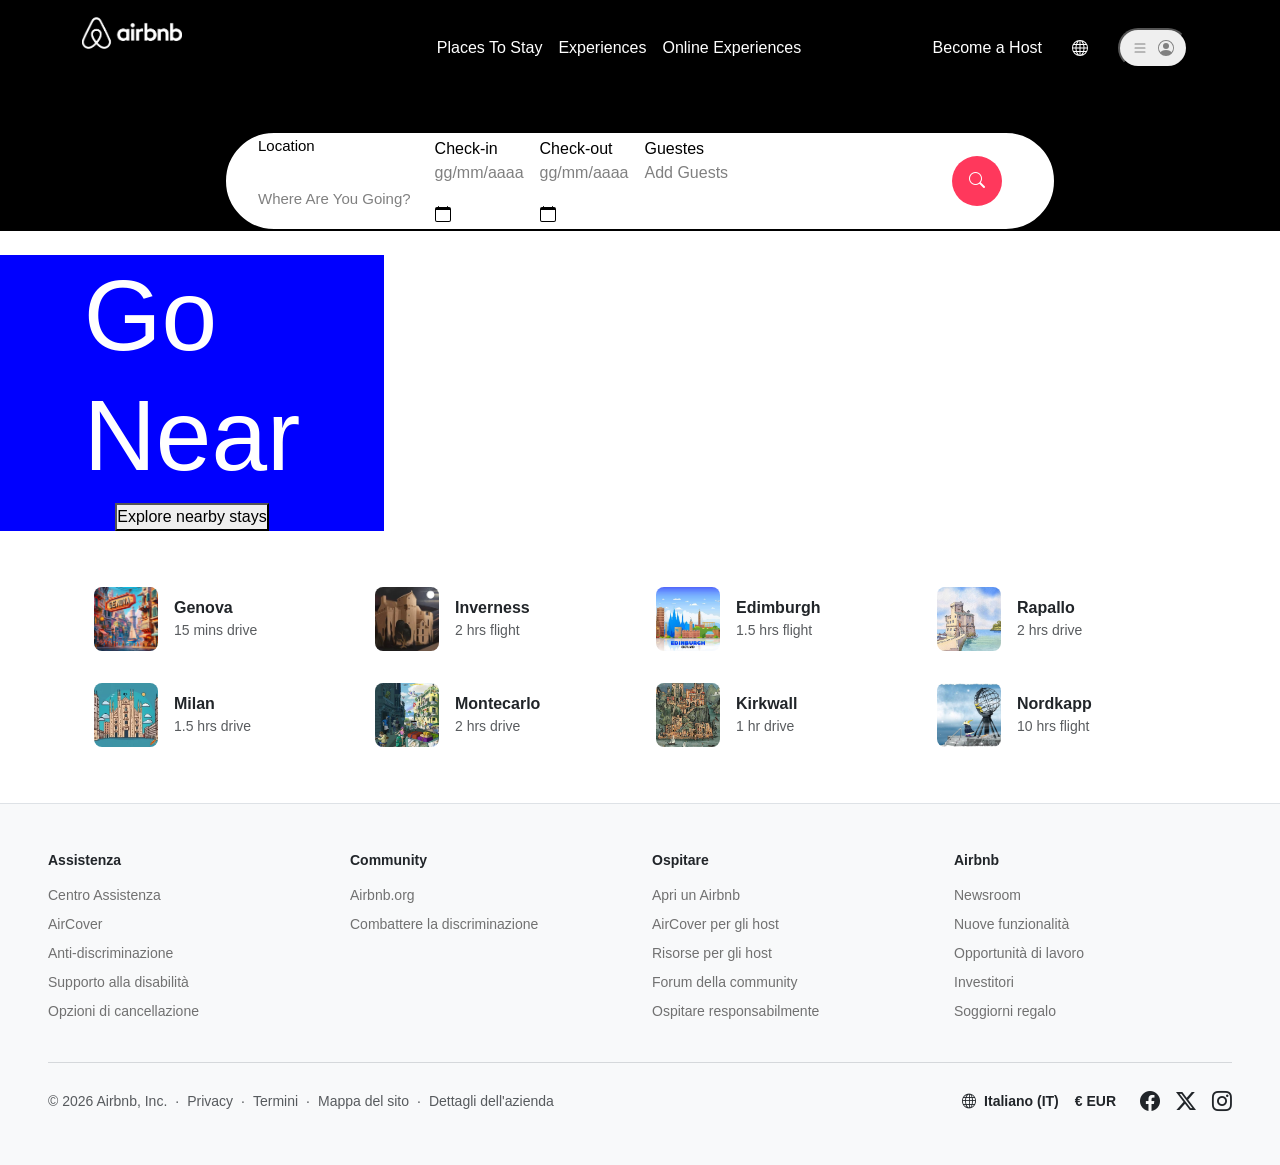
==== commit 8dbe4fbb: "riaggiornamento" ====
--- a/index.html
+++ b/index.html
@@ -17,12 +17,17 @@
     <!-- parte di sinistra  -->
     <nav class="navbar navbar-expand-lg bg-black d-flex justify-content-around">
       <div class="container-fluid">
-        <a class="navbar-brand" href="#"><img src="./assets/logo.png" alt=""></a>
+
+        <div>
+            <a class="navbar-brand" href="#"><img src="./assets/logo.png" alt=""></a>
+        </div>
+        <div>
         <button class="navbar-toggler" type="button" data-bs-toggle="collapse" data-bs-target="#navbarText"
           aria-controls="navbarText" aria-expanded="false" aria-label="Toggle navigation">
-          <span class="navbar-toggler-icon"></span>
+          <span class="menu"></span>
         </button>
-
+        
+</div>
 
         <!-- parte dimezzo -->
         <div class="d-flex justify-content-center">
--- a/style.css
+++ b/style.css
@@ -12,6 +12,7 @@
 body {
     font-family: Arial, sans-serif !important;
     color: var(--airbnb-dark);
+    
 }
 
 @media only screen
@@ -19,62 +20,17 @@
 and (min-width: 320px) 
 and (max-width: 768px) 
 and (orientation: portrait){
- .nav-item a {
-        color: white;
-    }
-
-
-
-    .navbar-brand img {
-        margin-left: 70px;
-        display: flex;
-        width: 100px;
-    }
-
-    .navbar-text {
-        display: flex;
-        justify-content: center;
-        align-items: center;
-        gap: 30px;
-        padding-right: 80px;
-
-    }
-
-    .navbar-text p {
-        margin: 0px;
-    }
-
-    .navbar-text button {
-        border-radius: 50px;
-        display: flex;
-        justify-content: center;
-        align-items: center;
-        width: 70px;
-        height: 40px;
-        gap: 10px;
-        color: grey;
-    }
-
-    .cerca button {
-        border: none;
-        border-radius: 50px;
-        background-color: #FF385C;
-        color: white;
-        margin-right: 20px;
-        width: 50px;
-        height: 50px;
-    }
-
-    .GO-NEAR {
-        display: flex;
-        justify-content: start;
-        align-items: center;
-        flex-direction: column;
-        background-color: blue;
-        width: 30%;
-
-
-    }
+ .container-fluid {
+    display: flex;
+    justify-content: space-between;
+    
+ }
+ .container-fluid img{
+    height: 50px;
+ }
+ .navbar-toggler-icon button{
+   -color:white
+ }
 }
 
 @media only screen  /* MOBILE ORIZZONTALE */
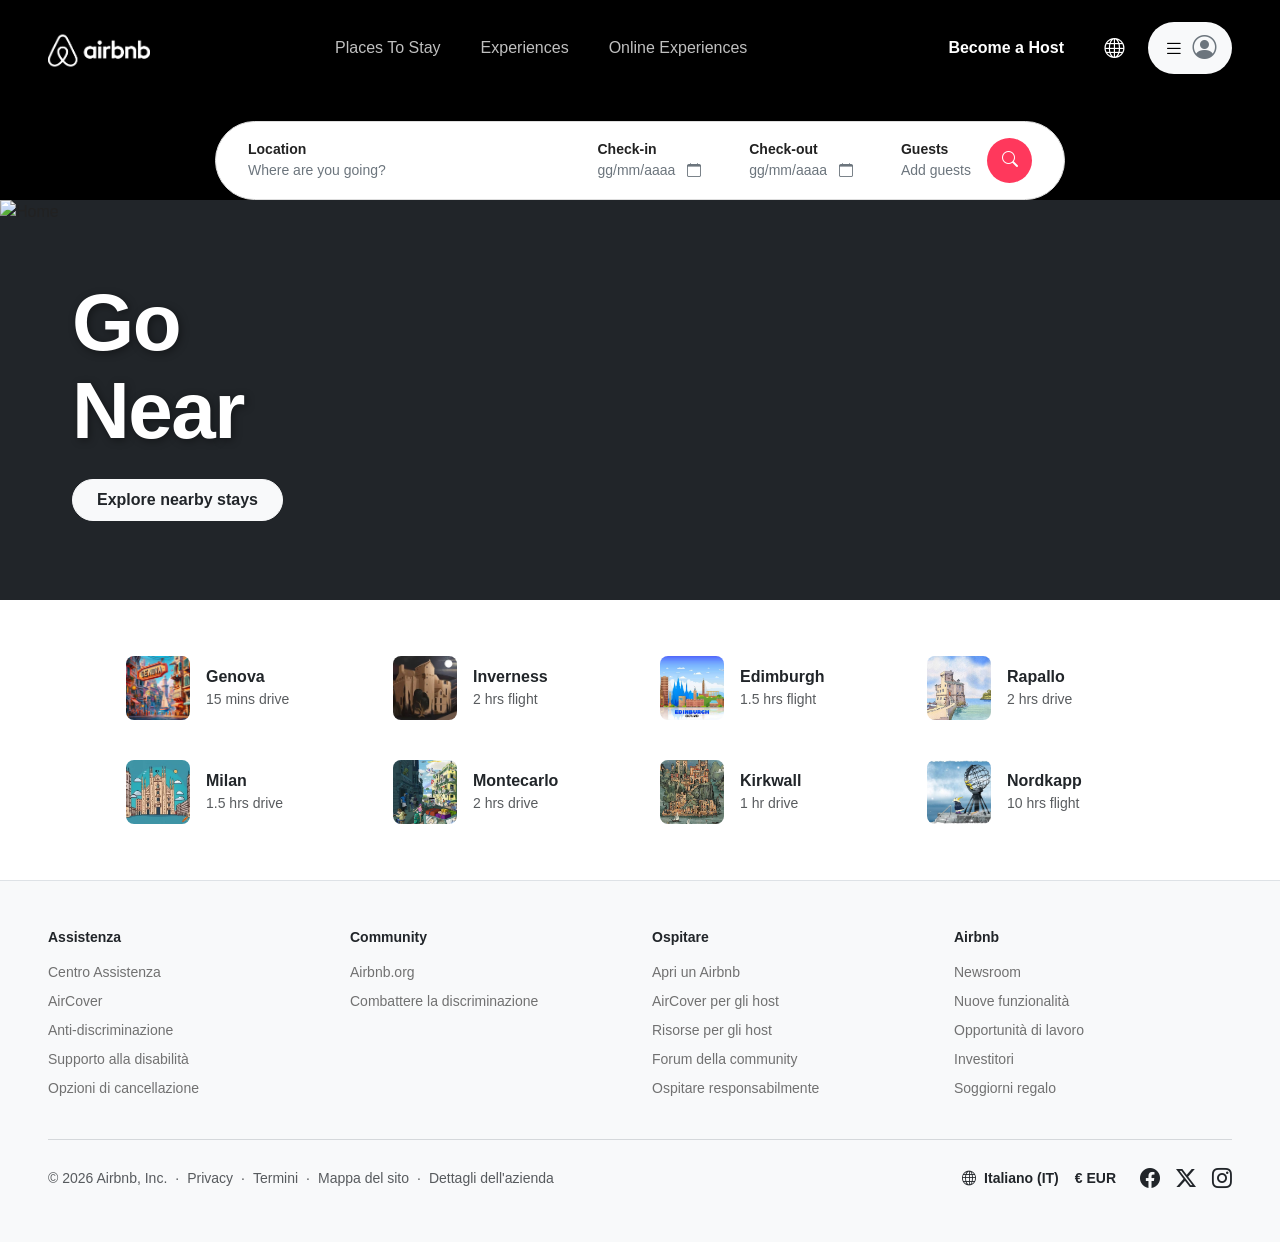
==== commit 7129e713: "sistemazione navbar search bar e responsive" ====
--- a/index.html
+++ b/index.html
@@ -4,231 +4,181 @@
 <head>
   <meta charset="UTF-8">
   <meta name="viewport" content="width=device-width, initial-scale=1.0">
-
   <title>Airbnb Clone</title>
+  
+  <link href="https://cdn.jsdelivr.net/npm/bootstrap@5.3.3/dist/css/bootstrap.min.css" rel="stylesheet" crossorigin="anonymous">
+  <link rel="stylesheet" href="https://cdn.jsdelivr.net/npm/bootstrap-icons@1.11.3/font/bootstrap-icons.min.css">
   <link rel="stylesheet" href="./style.css">
-  <link href="https://cdn.jsdelivr.net/npm/bootstrap@5.3.8/dist/css/bootstrap.min.css" rel="stylesheet"
-    integrity="sha384-sRIl4kxILFvY47J16cr9ZwB07vP4J8+LH7qKQnuqkuIAvNWLzeN8tE5YBujZqJLB" crossorigin="anonymous">
-  <link rel="stylesheet" href="https://cdn.jsdelivr.net/npm/bootstrap-icons@1.13.1/font/bootstrap-icons.min.css">
 </head>
 
 <body>
-  <header>
-    <!-- parte di sinistra  -->
-    <nav class="navbar navbar-expand-lg bg-black d-flex justify-content-around">
-      <div class="container-fluid">
-
-        <div>
-            <a class="navbar-brand" href="#"><img src="./assets/logo.png" alt=""></a>
-        </div>
-        <div>
-        <button class="navbar-toggler" type="button" data-bs-toggle="collapse" data-bs-target="#navbarText"
+  <header class="bg-black">
+    <nav class="navbar navbar-expand-lg navbar-dark px-3 px-md-5 py-3">
+      <div class="container-fluid p-0">
+        <a class="navbar-brand m-0" href="#">
+          <img src="./assets/logo.png" alt="Airbnb" width="102" class="d-inline-block align-text-top">
+        </a>
+        
+        <button class="navbar-toggler border-0 shadow-none" type="button" data-bs-toggle="collapse" data-bs-target="#navbarText"
           aria-controls="navbarText" aria-expanded="false" aria-label="Toggle navigation">
-          <span class="menu"></span>
+          <span class="navbar-toggler-icon"></span>
         </button>
+
+        <div class="collapse navbar-collapse justify-content-center mt-3 mt-lg-0" id="navbarText">
+          <ul class="navbar-nav mb-2 mb-lg-0 gap-2 gap-lg-4">
+            <li class="nav-item">
+              <a class="nav-link text-white opacity-75" href="#">Places To Stay</a>
+            </li>
+            <li class="nav-item">
+              <a class="nav-link text-white opacity-75" href="#">Experiences</a>
+            </li>
+            <li class="nav-item">
+              <a class="nav-link text-white opacity-75" href="#">Online Experiences</a>
+            </li>
+          </ul>
+        </div>
+
+        <div class="d-none d-lg-flex align-items-center gap-3">
+          <a href="#" class="text-white text-decoration-none fw-semibold hover-bg-dark px-3 py-2 rounded-pill">Become a Host</a>
+          <a href="#" class="text-white hover-bg-dark p-2 rounded-circle">
+            <i class="bi bi-globe fs-5"></i>
+          </a>
+          <button class="btn btn-light rounded-pill d-flex align-items-center gap-2 px-3 py-2 border-0 dropdown-toggle-custom">
+            <i class="bi bi-list fs-5"></i>
+            <i class="bi bi-person-circle fs-4 text-secondary"></i>
+          </button>
+        </div>
+      </div>
+    </nav>
+
+    <!-------------- inizio search bar -------------->
+    
+    
+    <div class="d-flex justify-content-center mt-4 px-3">
+    
+    <div class="search-pill bg-white shadow-sm d-flex align-items-center rounded-pill p-2" 
+         style="max-width: 850px; width: 100%; border: 1px solid #ddd;">
         
+        <div class="search-item px-4 py-2 flex-grow-1">
+            <div class="small fw-bold">Location</div>
+            <div class="text-secondary small">Where are you going?</div>
+        </div>
+
+        <div class="search-item px-4 py-2">
+            <div class="small fw-bold">Check-in</div>
+            <div class="text-secondary small">gg/mm/aaaa <i class="bi bi-calendar ms-2"></i></div>
+        </div>
+
+        <div class="search-item px-4 py-2">
+            <div class="small fw-bold">Check-out</div>
+            <div class="text-secondary small">gg/mm/aaaa <i class="bi bi-calendar ms-2"></i></div>
+        </div>
+
+        <div class="search-item px-4 py-2 d-flex align-items-center justify-content-between">
+            <div class="me-3">
+                <div class="small fw-bold">Guests</div>
+                <div class="text-secondary small">Add guests</div>
+            </div>
+            <button class="btn btn-danger rounded-circle d-flex align-items-center justify-content-center" 
+                    style="width: 45px; height: 45px; min-width: 45px; background-color: #FF385C; border: none;">
+                <i class="bi bi-search"></i>
+            </button>
+        </div>
+    </div>
 </div>
 
-        <!-- parte dimezzo -->
-        <div class="d-flex justify-content-center">
-          <div class="collapse navbar-collapse" id="navbarText">
-            <ul class="navbar-nav me-auto mb-2 mb-lg-0">
-              <li class="nav-item ">
-                <a class="nav-link active" aria-current="page" href="#" style="color: white;">Places To Stay</a>
-              </li>
-              <li class="nav-item">
-                <a class="nav-link" href="#">Experiences</a>
-              </li>
-              <li class="nav-item">
-                <a class="nav-link" href="#">Online Experiences</a>
-              </li>
-            </ul>
-          </div>
-        </div>
-
-
-        <!-- parte destra della  navbar -->
-        <span class="navbar-text">
-          <p style="color: white;">Become a Host</p>
-          <svg xmlns="http://www.w3.org/2000/svg" width="16" height="16" fill="currentColor " class="bi bi-globe"
-            viewBox="0 0 16 16" style="color: white;">
-            <path
-              d="M0 8a8 8 0 1 1 16 0A8 8 0 0 1 0 8m7.5-6.923c-.67.204-1.335.82-1.887 1.855A8 8 0 0 0 5.145 4H7.5zM4.09 4a9.3 9.3 0 0 1 .64-1.539 7 7 0 0 1 .597-.933A7.03 7.03 0 0 0 2.255 4zm-.582 3.5c.03-.877.138-1.718.312-2.5H1.674a7 7 0 0 0-.656 2.5zM4.847 5a12.5 12.5 0 0 0-.338 2.5H7.5V5zM8.5 5v2.5h2.99a12.5 12.5 0 0 0-.337-2.5zM4.51 8.5a12.5 12.5 0 0 0 .337 2.5H7.5V8.5zm3.99 0V11h2.653c.187-.765.306-1.608.338-2.5zM5.145 12q.208.58.468 1.068c.552 1.035 1.218 1.65 1.887 1.855V12zm.182 2.472a7 7 0 0 1-.597-.933A9.3 9.3 0 0 1 4.09 12H2.255a7 7 0 0 0 3.072 2.472M3.82 11a13.7 13.7 0 0 1-.312-2.5h-2.49c.062.89.291 1.733.656 2.5zm6.853 3.472A7 7 0 0 0 13.745 12H11.91a9.3 9.3 0 0 1-.64 1.539 7 7 0 0 1-.597.933M8.5 12v2.923c.67-.204 1.335-.82 1.887-1.855q.26-.487.468-1.068zm3.68-1h2.146c.365-.767.594-1.61.656-2.5h-2.49a13.7 13.7 0 0 1-.312 2.5m2.802-3.5a7 7 0 0 0-.656-2.5H12.18c.174.782.282 1.623.312 2.5zM11.27 2.461c.247.464.462.98.64 1.539h1.835a7 7 0 0 0-3.072-2.472c.218.284.418.598.597.933M10.855 4a8 8 0 0 0-.468-1.068C9.835 1.897 9.17 1.282 8.5 1.077V4z" />
-          </svg>
-          <button><svg xmlns="http://www.w3.org/2000/svg" width="16" height="16" fill="currentColor" class="bi bi-list"
-              viewBox="0 0 16 16">
-              <path fill-rule="evenodd"
-                d="M2.5 12a.5.5 0 0 1 .5-.5h10a.5.5 0 0 1 0 1H3a.5.5 0 0 1-.5-.5m0-4a.5.5 0 0 1 .5-.5h10a.5.5 0 0 1 0 1H3a.5.5 0 0 1-.5-.5m0-4a.5.5 0 0 1 .5-.5h10a.5.5 0 0 1 0 1H3a.5.5 0 0 1-.5-.5" />
-            </svg><svg xmlns="http://www.w3.org/2000/svg" width="16" height="16" fill="currentColor"
-              class="bi bi-person-circle" viewBox="0 0 16 16">
-              <path d="M11 6a3 3 0 1 1-6 0 3 3 0 0 1 6 0" />
-              <path fill-rule="evenodd"
-                d="M0 8a8 8 0 1 1 16 0A8 8 0 0 1 0 8m8-7a7 7 0 0 0-5.468 11.37C3.242 11.226 4.805 10 8 10s4.757 1.225 5.468 2.37A7 7 0 0 0 8 1" />
-            </svg></button>
-        </span>
-      </div>
-      </div>
-    </nav>
-
-    <!-- secondo navbar -->
-       <div class="two-navbar ">
-
-            <div class="d-flex justify-content-center bg-black">
-                <nav class="navbar navbar-expand-lg bg-white rounded-pill"
-                    style="width: 65%; margin-top: 35px ;border: black 2px solid;padding: 20px;height: 100px; ">
-                    <div class="container-fluid">
-                        <a class="navbar-brand" href="#"
-                            style="font-size: 15px;  display: flex; gap: 30px;flex-direction: column;">Location <br>
-                            <p style="color: grey; ">Where Are You Going?</p>
-                        </a>
-
-                        <button class="navbar-toggler" type="button" data-bs-toggle="collapse"
-                            data-bs-target="#navbarTogglerDemo02" aria-controls="navbarTogglerDemo02"
-                            aria-expanded="false" aria-label="Toggle navigation">
-                            <span class="navbar-toggler-icon"></span>
-                        </button>
-                        <div class="collapse navbar-collapse" id="navbarTogglerDemo02">
-                            <ul class="navbar-nav me-auto mb-2 mb-lg-0 g-4">
-                                <li class="nav-item">
-                                    <a class="nav-link active" aria-current="page" href="#">Check-in <br>
-                                        <div class="calender">
-                                            <p style="color: grey;">gg/mm/aaaa</p>
-                                            <svg xmlns="http://www.w3.org/2000/svg" width="16" height="16"
-                                                fill="currentColor" class="bi bi-calendar" viewBox="0 0 16 16"
-                                                style="color: black;  ">
-                                                <path
-                                                    d="M3.5 0a.5.5 0 0 1 .5.5V1h8V.5a.5.5 0 0 1 1 0V1h1a2 2 0 0 1 2 2v11a2 2 0 0 1-2 2H2a2 2 0 0 1-2-2V3a2 2 0 0 1 2-2h1V.5a.5.5 0 0 1 .5-.5M1 4v10a1 1 0 0 0 1 1h12a1 1 0 0 0 1-1V4z" />
-                                            </svg>
-                                        </div>
-                                    </a>
-                                </li>
-                                <li class="nav-item">
-                                    <a class="nav-link active" aria-current="page" href="#">Check-out <br>
-                                        <div class="calender">
-                                            <p style="color: grey;">gg/mm/aaaa</p>
-                                            <svg xmlns="http://www.w3.org/2000/svg" width="16" height="16"
-                                                fill="currentColor" class="bi bi-calendar" viewBox="0 0 16 16"
-                                                style="color: black;">
-                                                <path
-                                                    d="M3.5 0a.5.5 0 0 1 .5.5V1h8V.5a.5.5 0 0 1 1 0V1h1a2 2 0 0 1 2 2v11a2 2 0 0 1-2 2H2a2 2 0 0 1-2-2V3a2 2 0 0 1 2-2h1V.5a.5.5 0 0 1 .5-.5M1 4v10a1 1 0 0 0 1 1h12a1 1 0 0 0 1-1V4z" />
-                                            </svg>
-                                        </div>
-                                    </a>
-                                </li>
-                                <li class="nav-item">
-                                    <a class="nav-link active" aria-current="page" href="#">Guestes <br>
-                                        <p style="color: grey;">Add Guests</p>
-                                    </a>
-                                </li>
-                            </ul>
-                            <div class="cerca">
-                                <button <svg xmlns="http://www.w3.org/2000/svg" width="16" height="16"
-                                    fill="currentColor" class="bi bi-search" viewBox="0 0 16 16">
-                                    <path
-                                        d="M11.742 10.344a6.5 6.5 0 1 0-1.397 1.398h-.001q.044.06.098.115l3.85 3.85a1 1 0 0 0 1.415-1.414l-3.85-3.85a1 1 0 0 0-.115-.1zM12 6.5a5.5 5.5 0 1 1-11 0 5.5 5.5 0 0 1 11 0" />
-                                    </svg>
-                                </button>
-                            </div>
-                            </form>
-                        </div>
-                    </div>
-            </div>
-        </div>
-    </nav>
-
-
+<!-------------- fine search bar -------------->
+
+  </header>
+
+  <main>
+    <div class="position-relative w-100 bg-dark">
+      <img class="hero-image w-100" src="./assets/home.jpg" alt="Home">
+      <div class="position-absolute top-50 translate-middle-y ms-4 ms-md-5 ps-md-4">
+        <h1 class="hero-title text-white fw-bold mb-3">Go<br>Near</h1>
+        <button class="btn btn-light text-dark fw-bold rounded-pill px-4 py-2 mt-2">Explore nearby stays</button>
+      </div>
     </div>
-  </header>
-  <main>
-     <div class="GO-NEAR-photo">
-            <img class="hero-section" src="./assets/home.jpg" alt="">
-            <div class="GO-NEAR">
-                <h1 style="color: white; font-size: 100px;"> Go <br> Near</h1>
-                <button>Explore nearby stays</button>
-            </div>
-
-
-        </div>
-
-   <section class="py-5">
-      <div class="container px-5 px-lg-3">
-        <div class="row g-3">
-
-          <div class="col-lg-3 col-6">
-            <div class="d-flex align-items-center gap-3 destination-card">
-              <img src="./assets/pagehome/genova.jpeg" alt="Genova" class="destination-img rounded-3 flex-shrink-0">
-              <div>
-                <p class="fw-semibold mb-0">Genova</p>
+
+    <section class="py-5">
+      <div class="container px-4 px-md-5">
+        <div class="row g-4">
+          
+          <div class="col-12 col-sm-6 col-lg-3">
+            <div class="d-flex align-items-center gap-3 destination-card">
+              <img src="./assets/pagehome/genova.jpeg" alt="Genova" class="destination-img rounded-3">
+              <div>
+                <p class="fw-semibold mb-0 text-dark">Genova</p>
                 <p class="text-muted small mb-0">15 mins drive</p>
               </div>
             </div>
           </div>
 
-          <div class="col-lg-3 col-6">
-            <div class="d-flex align-items-center gap-3 destination-card">
-              <img src="./assets/pagehome/inverness.jpeg" alt="Inverness" class="destination-img rounded-3 flex-shrink-0">
-              <div>
-                <p class="fw-semibold mb-0">Inverness</p>
+          <div class="col-12 col-sm-6 col-lg-3">
+            <div class="d-flex align-items-center gap-3 destination-card">
+              <img src="./assets/pagehome/inverness.jpeg" alt="Inverness" class="destination-img rounded-3">
+              <div>
+                <p class="fw-semibold mb-0 text-dark">Inverness</p>
                 <p class="text-muted small mb-0">2 hrs flight</p>
               </div>
             </div>
           </div>
 
-          <div class="col-lg-3 col-6">
-            <div class="d-flex align-items-center gap-3 destination-card">
-              <img src="./assets/pagehome/edimburg.jpeg" alt="Edimburgh" class="destination-img rounded-3 flex-shrink-0">
-              <div>
-                <p class="fw-semibold mb-0">Edimburgh</p>
+          <div class="col-12 col-sm-6 col-lg-3">
+            <div class="d-flex align-items-center gap-3 destination-card">
+              <img src="./assets/pagehome/edimburg.jpeg" alt="Edimburgh" class="destination-img rounded-3">
+              <div>
+                <p class="fw-semibold mb-0 text-dark">Edimburgh</p>
                 <p class="text-muted small mb-0">1.5 hrs flight</p>
               </div>
             </div>
           </div>
 
-          <div class="col-lg-2 col-6">
-            <div class="d-flex align-items-center gap-3 destination-card">
-              <img src="./assets/pagehome/rapallo.jpeg" alt="Rapallo" class="destination-img rounded-3 flex-shrink-0">
-              <div>
-                <p class="fw-semibold mb-0">Rapallo</p>
+          <div class="col-12 col-sm-6 col-lg-3">
+            <div class="d-flex align-items-center gap-3 destination-card">
+              <img src="./assets/pagehome/rapallo.jpeg" alt="Rapallo" class="destination-img rounded-3">
+              <div>
+                <p class="fw-semibold mb-0 text-dark">Rapallo</p>
                 <p class="text-muted small mb-0">2 hrs drive</p>
               </div>
             </div>
           </div>
 
-          <div class="col-lg-3 col-6">
-            <div class="d-flex align-items-center gap-3 destination-card">
-              <img src="./assets/pagehome/milan.jpeg" alt="Milan" class="destination-img rounded-3 flex-shrink-0">
-              <div>
-                <p class="fw-semibold mb-0">Milan</p>
+          <div class="col-12 col-sm-6 col-lg-3">
+            <div class="d-flex align-items-center gap-3 destination-card">
+              <img src="./assets/pagehome/milan.jpeg" alt="Milan" class="destination-img rounded-3">
+              <div>
+                <p class="fw-semibold mb-0 text-dark">Milan</p>
                 <p class="text-muted small mb-0">1.5 hrs drive</p>
               </div>
             </div>
           </div>
 
-          <div class="col-lg-3 col-6">
-            <div class="d-flex align-items-center gap-3 destination-card">
-              <img src="./assets/pagehome/montecarlo.jpeg" alt="Montecarlo" class="destination-img rounded-3 flex-shrink-0">
-              <div>
-                <p class="fw-semibold mb-0">Montecarlo</p>
+          <div class="col-12 col-sm-6 col-lg-3">
+            <div class="d-flex align-items-center gap-3 destination-card">
+              <img src="./assets/pagehome/montecarlo.jpeg" alt="Montecarlo" class="destination-img rounded-3">
+              <div>
+                <p class="fw-semibold mb-0 text-dark">Montecarlo</p>
                 <p class="text-muted small mb-0">2 hrs drive</p>
               </div>
             </div>
           </div>
 
-          <div class="col-lg-3 col-6">
-            <div class="d-flex align-items-center gap-3 destination-card">
-              <img src="./assets/pagehome/kirkwall.jpeg" alt="Kirkwall" class="destination-img rounded-3 flex-shrink-0">
-              <div>
-                <p class="fw-semibold mb-0">Kirkwall</p>
+          <div class="col-12 col-sm-6 col-lg-3">
+            <div class="d-flex align-items-center gap-3 destination-card">
+              <img src="./assets/pagehome/kirkwall.jpeg" alt="Kirkwall" class="destination-img rounded-3">
+              <div>
+                <p class="fw-semibold mb-0 text-dark">Kirkwall</p>
                 <p class="text-muted small mb-0">1 hr drive</p>
               </div>
             </div>
           </div>
 
-          <div class="col-lg-3 col-6">
-            <div class="d-flex align-items-center gap-3 destination-card">
-              <img src="./assets/pagehome/nordkapp.jpeg" alt="Nordkapp" class="destination-img rounded-3 flex-shrink-0">
-              <div>
-                <p class="fw-semibold mb-0">Nordkapp</p>
+          <div class="col-12 col-sm-6 col-lg-3">
+            <div class="d-flex align-items-center gap-3 destination-card">
+              <img src="./assets/pagehome/nordkapp.jpeg" alt="Nordkapp" class="destination-img rounded-3">
+              <div>
+                <p class="fw-semibold mb-0 text-dark">Nordkapp</p>
                 <p class="text-muted small mb-0">10 hrs flight</p>
               </div>
             </div>
@@ -237,95 +187,79 @@
         </div>
       </div>
     </section>
-    
   </main>
 
-   <!-------------------- tutto il footer --------------------->
-   
-   <footer class="bg-light border-top py-5 footer-airbnb">
-    <div class="container-fluid px-5">
-        
-        <div class="row row-cols-1 row-cols-sm-2 row-cols-md-4 g-4 mb-4">
-            
-            <div class="col">
-                <h6 class="fw-bold text-dark small mb-3">Assistenza</h6>
-                <ul class="list-unstyled d-flex flex-column gap-2 small">
-                    <li><a href="#">Centro Assistenza</a></li>
-                    <li><a href="#">AirCover</a></li>
-                    <li><a href="#">Anti-discriminazione</a></li>
-                    <li><a href="#">Supporto alla disabilità</a></li>
-                    <li><a href="#">Opzioni di cancellazione</a></li>
-                </ul>
-            </div>
-
-            <div class="col">
-                <h6 class="fw-bold text-dark small mb-3">Community</h6>
-                <ul class="list-unstyled d-flex flex-column gap-2 small">
-                    <li><a href="#">Airbnb.org</a></li>
-                    <li><a href="#">Combattere la discriminazione</a></li>
-                </ul>
-            </div>
-
-            <div class="col">
-                <h6 class="fw-bold text-dark small mb-3">Ospitare</h6>
-                <ul class="list-unstyled d-flex flex-column gap-2 small">
-                    <li><a href="#">Apri un Airbnb</a></li>
-                    <li><a href="#">AirCover per gli host</a></li>
-                    <li><a href="#">Risorse per gli host</a></li>
-                    <li><a href="#">Forum della community</a></li>
-                    <li><a href="#">Ospitare responsabilmente</a></li>
-                </ul>
-            </div>
-
-            <div class="col">
-                <h6 class="fw-bold text-dark small mb-3">Airbnb</h6>
-                <ul class="list-unstyled d-flex flex-column gap-2 small">
-                    <li><a href="#">Newsroom</a></li>
-                    <li><a href="#">Nuove funzionalità</a></li>
-                    <li><a href="#">Opportunità di lavoro</a></li>
-                    <li><a href="#">Investitori</a></li>
-                    <li><a href="#">Soggiorni regalo</a></li>
-                </ul>
-            </div>
-
-        </div>
-
-        <hr class="my-4 text-secondary opacity-25">
-
-        <div class="d-flex flex-column flex-md-row justify-content-between align-items-center gap-3 small text-muted">
-            
-            <div class="d-flex flex-wrap justify-content-center justify-content-md-start gap-2 order-2 order-md-1">
-                <span>© 2026 Airbnb, Inc.</span>
-                <span>·</span>
-                <a href="#" class="text-muted text-decoration-none hover-underline">Privacy</a>
-                <span>·</span>
-                <a href="#" class="text-muted text-decoration-none hover-underline">Termini</a>
-                <span>·</span>
-                <a href="#" class="text-muted text-decoration-none hover-underline">Mappa del sito</a>
-                <span>·</span>
-                <a href="#" class="text-muted text-decoration-none hover-underline">Dettagli dell'azienda</a>
-            </div>
-
-            <div class="d-flex align-items-center gap-4 order-1 order-md-2 fw-semibold text-dark">
-                <div class="d-flex gap-3">
-                    <span class="cursor-pointer"><i class="bi bi-globe me-2"></i>Italiano (IT)</span>
-                    <span class="cursor-pointer">€ EUR</span>
-                </div>
-                <div class="d-flex gap-3 fs-5 d-none d-sm-flex">
-                    <a href="#" class="text-dark"><i class="bi bi-facebook"></i></a>
-                    <a href="#" class="text-dark"><i class="bi bi-twitter-x"></i></a>
-                    <a href="#" class="text-dark"><i class="bi bi-instagram"></i></a>
-                </div>
-            </div>
-
-        </div>
-
+  <footer class="bg-light border-top py-5 footer-airbnb">
+    <div class="container-fluid px-4 px-md-5">
+      <div class="row row-cols-1 row-cols-sm-2 row-cols-md-4 g-4 mb-4">
+        <div class="col">
+          <h6 class="fw-bold text-dark small mb-3">Assistenza</h6>
+          <ul class="list-unstyled d-flex flex-column gap-2 small">
+            <li><a href="#">Centro Assistenza</a></li>
+            <li><a href="#">AirCover</a></li>
+            <li><a href="#">Anti-discriminazione</a></li>
+            <li><a href="#">Supporto alla disabilità</a></li>
+            <li><a href="#">Opzioni di cancellazione</a></li>
+          </ul>
+        </div>
+        <div class="col">
+          <h6 class="fw-bold text-dark small mb-3">Community</h6>
+          <ul class="list-unstyled d-flex flex-column gap-2 small">
+            <li><a href="#">Airbnb.org</a></li>
+            <li><a href="#">Combattere la discriminazione</a></li>
+          </ul>
+        </div>
+        <div class="col">
+          <h6 class="fw-bold text-dark small mb-3">Ospitare</h6>
+          <ul class="list-unstyled d-flex flex-column gap-2 small">
+            <li><a href="#">Apri un Airbnb</a></li>
+            <li><a href="#">AirCover per gli host</a></li>
+            <li><a href="#">Risorse per gli host</a></li>
+            <li><a href="#">Forum della community</a></li>
+            <li><a href="#">Ospitare responsabilmente</a></li>
+          </ul>
+        </div>
+        <div class="col">
+          <h6 class="fw-bold text-dark small mb-3">Airbnb</h6>
+          <ul class="list-unstyled d-flex flex-column gap-2 small">
+            <li><a href="#">Newsroom</a></li>
+            <li><a href="#">Nuove funzionalità</a></li>
+            <li><a href="#">Opportunità di lavoro</a></li>
+            <li><a href="#">Investitori</a></li>
+            <li><a href="#">Soggiorni regalo</a></li>
+          </ul>
+        </div>
+      </div>
+
+      <hr class="my-4 text-secondary opacity-25">
+
+      <div class="d-flex flex-column flex-md-row justify-content-between align-items-center gap-3 small text-muted">
+        <div class="d-flex flex-wrap justify-content-center justify-content-md-start gap-2 order-2 order-md-1">
+          <span>© 2026 Airbnb, Inc.</span>
+          <span class="d-none d-sm-inline">·</span>
+          <a href="#" class="text-muted text-decoration-none hover-underline">Privacy</a>
+          <span class="d-none d-sm-inline">·</span>
+          <a href="#" class="text-muted text-decoration-none hover-underline">Termini</a>
+          <span class="d-none d-sm-inline">·</span>
+          <a href="#" class="text-muted text-decoration-none hover-underline">Mappa del sito</a>
+          <span class="d-none d-sm-inline">·</span>
+          <a href="#" class="text-muted text-decoration-none hover-underline">Dettagli dell'azienda</a>
+        </div>
+        <div class="d-flex align-items-center gap-4 order-1 order-md-2 fw-semibold text-dark">
+          <div class="d-flex gap-3">
+            <span class="cursor-pointer"><i class="bi bi-globe me-2"></i>Italiano (IT)</span>
+            <span class="cursor-pointer">€ EUR</span>
+          </div>
+          <div class="d-flex gap-3 fs-5">
+            <a href="#" class="text-dark"><i class="bi bi-facebook"></i></a>
+            <a href="#" class="text-dark"><i class="bi bi-twitter-x"></i></a>
+            <a href="#" class="text-dark"><i class="bi bi-instagram"></i></a>
+          </div>
+        </div>
+      </div>
     </div>
-</footer>
-
+  </footer>
+
+  <script src="https://cdn.jsdelivr.net/npm/bootstrap@5.3.3/dist/js/bootstrap.bundle.min.js" crossorigin="anonymous"></script>
 </body>
-
-<script src="https://cdn.jsdelivr.net/npm/bootstrap@5.3.8/dist/js/bootstrap.bundle.min.js"
-  integrity="sha384-FKyoEForCGlyvwx9Hj09JcYn3nv7wiPVlz7YYwJrWVcXK/BmnVDxM+D2scQbITxI" crossorigin="anonymous"></script>
-
 </html>
--- a/style.css
+++ b/style.css
@@ -4,282 +4,90 @@
     --airbnb-gray: #717171;
 }
 
-*{
-    margin:0;
-    padding:0;
+* {
+    margin: 0;
+    padding: 0;
+    box-sizing: border-box;
 }
 
 body {
     font-family: Arial, sans-serif !important;
     color: var(--airbnb-dark);
-    
 }
 
-@media only screen
-/* MOBILE VERTICALE */
-and (min-width: 320px) 
-and (max-width: 768px) 
-and (orientation: portrait){
- .container-fluid {
-    display: flex;
-    justify-content: space-between;
-    
- }
- .container-fluid img{
-    height: 50px;
- }
- .navbar-toggler-icon button{
-   -color:white
- }
+.hover-bg-dark:hover {
+    background-color: #2b2b2b;
 }
 
-@media only screen  /* MOBILE ORIZZONTALE */
-and (min-width: 320px) and (max-width: 768px) and (orientation: landscape) {
-     .nav-item a {
-        color: white;
+
+.search-pill {
+    transition: box-shadow 0.3s;
+}
+
+/* --- LOGICA DEI BORDI --- */
+
+@media (max-width: 767px) {
+    .search-pill { 
+        flex-direction: column; 
+        border-radius: 30px !important; 
+        align-items: flex-start !important; /* Forza l'allineamento a sinistra del contenitore */
+    }
+    
+    .search-item {
+        border-bottom: 1px solid #eee !important;
+        width: 100%;
+        text-align: left !important;      /* <--- QUESTO È IL COMANDO CHIAVE */
+        padding-left: 20px !important;    /* Dà un po' di respiro al testo */
+        
     }
 
-
-
-    .navbar-brand img {
-        margin-left: 70px;
-        display: flex;
-        width: 100px;
-    }
-
-    .navbar-text {
-        display: flex;
-        justify-content: center;
-        align-items: center;
-        gap: 30px;
-        padding-right: 80px;
-
-    }
-
-    .navbar-text p {
-        margin: 0px;
-    }
-
-    .navbar-text button {
-        border-radius: 50px;
-        display: flex;
-        justify-content: center;
-        align-items: center;
-        width: 70px;
-        height: 40px;
-        gap: 10px;
-        color: grey;
-    }
-
-    .cerca button {
-        border: none;
-        border-radius: 50px;
-        background-color: #FF385C;
-        color: white;
-        margin-right: 20px;
-        width: 50px;
-        height: 50px;
-    }
-
-    .GO-NEAR {
-        display: flex;
-        justify-content: start;
-        align-items: center;
-        flex-direction: column;
-        background-color: blue;
-        width: 30%;
-
-
+    .search-item:last-of-type {
+        border-bottom: none !important;
     }
 }
 
-@media only screen and (min-width: 769px) and (max-width: 1024px) {
-    
+/* --- HERO SECTION --- */
+.hero-image {
+    height: 60vh;
+    min-height: 400px;
+    object-fit: cover;
+    object-position: center;
 }
 
-@media only screen and (min-width: 1025px) and (max-width: 1440px) {
-
-    .nav-item a {
-        color: white;
-    }
-
-
-
-    .navbar-brand img {
-        margin-left: 70px;
-        display: flex;
-        width: 100px;
-    }
-
-    .navbar-text {
-        display: flex;
-        justify-content: center;
-        align-items: center;
-        gap: 30px;
-        padding-right: 80px;
-
-    }
-
-    .navbar-text p {
-        margin: 0px;
-    }
-
-    .navbar-text button {
-        border-radius: 50px;
-        display: flex;
-        justify-content: center;
-        align-items: center;
-        width: 70px;
-        height: 40px;
-        gap: 10px;
-        color: grey;
-    }
-
-    .cerca button {
-        border: none;
-        border-radius: 50px;
-        background-color: #FF385C;
-        color: white;
-        margin-right: 20px;
-        width: 50px;
-        height: 50px;
-    }
-
-    .GO-NEAR {
-        display: flex;
-        justify-content: start;
-        align-items: center;
-        flex-direction: column;
-        background-color: blue;
-        width: 30%;
-
-
-    }
+.hero-title {
+    font-size: 3.5rem;
+    line-height: 1.1;
+    letter-spacing: -1.5px;
+    text-shadow: 2px 2px 8px rgba(0, 0, 0, 0.4); 
 }
 
-
-@media only screen and (min-width: 1441px) {
-
-    .nav-item a {
-        color: white;
-        display: flex;
-        justify-content: space-evenly;
-        flex-direction: column;
-        gap: 30px;
-        margin: 70px;
-    }
-
-
-
-    .navbar-brand img {
-        margin-left: 70px;
-        display: flex;
-        width: 100px;
-    }
-
-    .navbar-text {
-        display: flex;
-        justify-content: center;
-        align-items: center;
-        gap: 30px;
-        padding-right: 80px;
-
-    }
-
-    .navbar-text p {
-        margin: 0px;
-    }
-
-    .navbar-text button {
-        border-radius: 50px;
-        display: flex;
-        justify-content: center;
-        align-items: center;
-        width: 70px;
-        height: 40px;
-        gap: 10px;
-        color: grey;
-    }
-
-    .cerca button {
-        border: none;
-        border-radius: 50px;
-        background-color: #FF385C;
-        color: white;
-        margin-right: 20px;
-        width: 50px;
-        height: 50px;
-    }
-
-    .GO-NEAR-photo {
-        position: relative;
-      
-        
-
-    }
-
-    .GO-NEAR {
-        display: flex;
-        justify-content: center;
-        align-items: start;
-        flex-direction: column;
-        padding-bottom: px;
-        position: absolute;
-        top: 200px;
-        left: 90px;
-
-    }
-    .hero-section {
-        width: 100%;
-        height: 600px;
-        object-fit: cover;
-        margin: 0px;
-    }
-
-    .calender {
-        display: flex;
-        justify-content: center;
-        align-items: center;
-        flex-direction: row;
-        gap: 10px;
-
-
-    }
-
-    .calender p {
-        margin: 0;
-        padding: 0;
-    }
-    .city{
-        display: flex;
-        justify-content: space-evenly;
-        align-items: center;
-        flex-direction: row;
-        
-    }
-}
-.destination-img {
-  width: 64px;
-  height: 64px;
-  object-fit: cover;
+/* --- DESTINAZIONI --- */
+.destination-card {
+    cursor: pointer;
+    padding: 8px;
+    border-radius: 12px;
+    transition: background-color 0.2s ease;
 }
 
-.destination-card {
-  cursor: pointer;
-  border-radius: 12px;
-  padding: 8px;
+.destination-card:hover {
+    background-color: #f7f7f7;
 }
 
+.destination-img {
+    width: 64px;
+    height: 64px;
+    object-fit: cover;
+}
 
-/* questo è il css del footer quindi lasciamolo sempre alla fine */
+/* --- FOOTER --- */
 .footer-airbnb a {
-    color: #717171;
+    color: var(--airbnb-gray);
     text-decoration: none;
 }
 
 .footer-airbnb a:hover, 
 .footer-airbnb .hover-underline:hover {
-    color: #222222;
+    color: var(--airbnb-dark);
     text-decoration: underline !important;
 }
 
@@ -291,3 +99,26 @@
     text-decoration: underline;
 }
 
+/* MEDIA QUERIES (Solo per Desktop / Tablet)  */
+
+@media (min-width: 768px) {
+    /* Rende la barra di ricerca una "pillola" continua su schermi grandi */
+    .search-bar {
+        border-radius: 50px !important;
+    }
+    
+    /* Aggiunge il divisorio grigio tra i campi della barra di ricerca */
+    .divider {
+        position: absolute;
+        right: 0;
+        top: 50%;
+        transform: translateY(-50%);
+        height: 30px;
+        width: 1px;
+        background-color: #DDDDDD;
+    }
+
+    .hero-title {
+        font-size: 5rem;
+    }
+}
